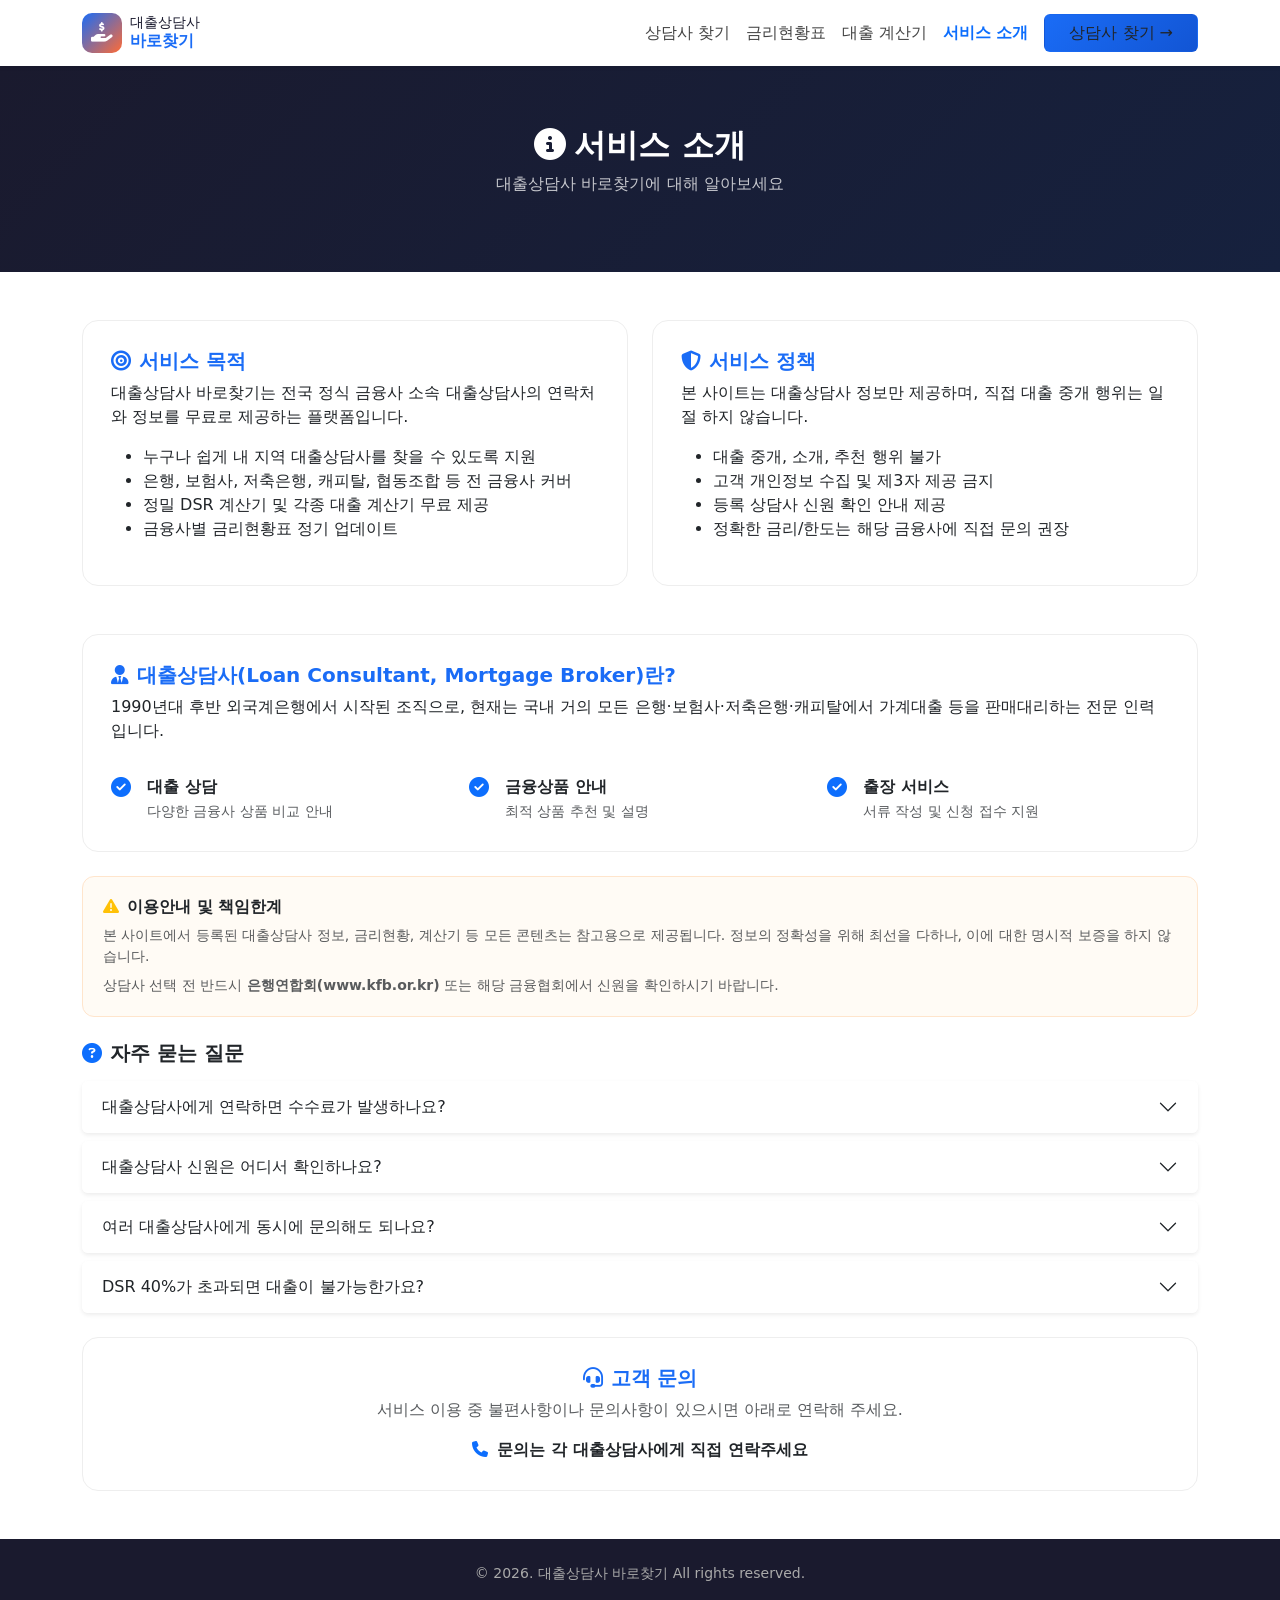
==== about.html @ efc8c26c "Add about.html for service introduction" ====
<!DOCTYPE html><html lang="ko"><head><meta charset="UTF-8"/><meta name="viewport" content="width=device-width,initial-scale=1.0"/><title>서비스 소개 - 대출상담사 바로찾기</title><link rel="stylesheet" href="style.css"/><link href="https://cdn.jsdelivr.net/npm/bootstrap@5.3.0/dist/css/bootstrap.min.css" rel="stylesheet"/><link href="https://cdnjs.cloudflare.com/ajax/libs/font-awesome/6.4.0/css/all.min.css" rel="stylesheet"/></head><body>
<nav class="navbar navbar-expand-lg navbar-light bg-white shadow-sm sticky-top"><div class="container"><a class="navbar-brand d-flex align-items-center" href="index.html"><div class="logo-icon me-2"><i class="fas fa-hand-holding-usd"></i></div><span class="logo-text">대출상담사<br/><strong>바로찾기</strong></span></a><button class="navbar-toggler" type="button" data-bs-toggle="collapse" data-bs-target="#nav"><span class="navbar-toggler-icon"></span></button><div class="collapse navbar-collapse" id="nav"><ul class="navbar-nav ms-auto align-items-center"><li class="nav-item"><a class="nav-link" href="find.html">상담사 찾기</a></li><li class="nav-item"><a class="nav-link" href="rates.html">금리현황표</a></li><li class="nav-item"><a class="nav-link" href="calc.html">대출 계산기</a></li><li class="nav-item"><a class="nav-link fw-bold text-primary" href="about.html">서비스 소개</a></li><li class="nav-item ms-2"><a class="btn btn-primary-custom px-4" href="find.html">상담사 찾기 →</a></li></ul></div></div></nav>
<div class="about-hero"><div class="container text-center"><h2 class="fw-bold mb-2"><i class="fas fa-info-circle me-2"></i>서비스 소개</h2><p class="opacity-75">대출상담사 바로찾기에 대해 알아보세요</p></div></div>
<div class="container my-5">
<div class="row g-4 mb-5">
<div class="col-lg-6"><div class="about-card h-100"><h5><i class="fas fa-bullseye me-2"></i>서비스 목적</h5><p>대출상담사 바로찾기는 전국 정식 금융사 소속 대출상담사의 연락처와 정보를 무료로 제공하는 플랫폼입니다.</p><ul><li>누구나 쉽게 내 지역 대출상담사를 찾을 수 있도록 지원</li><li>은행, 보험사, 저축은행, 캐피탈, 협동조합 등 전 금융사 커버</li><li>정밀 DSR 계산기 및 각종 대출 계산기 무료 제공</li><li>금융사별 금리현황표 정기 업데이트</li></ul></div></div>
<div class="col-lg-6"><div class="about-card h-100"><h5><i class="fas fa-shield-alt me-2"></i>서비스 정책</h5><p>본 사이트는 대출상담사 정보만 제공하며, 직접 대출 중개 행위는 일절 하지 않습니다.</p><ul><li>대출 중개, 소개, 추천 행위 불가</li><li>고객 개인정보 수집 및 제3자 제공 금지</li><li>등록 상담사 신원 확인 안내 제공</li><li>정확한 금리/한도는 해당 금융사에 직접 문의 권장</li></ul></div></div>
</div>
<div class="about-card mb-4"><h5><i class="fas fa-user-tie me-2"></i>대출상담사(Loan Consultant, Mortgage Broker)란?</h5><p>1990년대 후반 외국계은행에서 시작된 조직으로, 현재는 국내 거의 모든 은행·보험사·저축은행·캐피탈에서 가계대출 등을 판매대리하는 전문 인력입니다.</p><div class="row g-3 mt-2"><div class="col-md-4"><div class="d-flex align-items-start"><div class="me-3 text-primary"><i class="fas fa-check-circle fa-lg"></i></div><div><strong>대출 상담</strong><br/><small class="text-muted">다양한 금융사 상품 비교 안내</small></div></div></div><div class="col-md-4"><div class="d-flex align-items-start"><div class="me-3 text-primary"><i class="fas fa-check-circle fa-lg"></i></div><div><strong>금융상품 안내</strong><br/><small class="text-muted">최적 상품 추천 및 설명</small></div></div></div><div class="col-md-4"><div class="d-flex align-items-start"><div class="me-3 text-primary"><i class="fas fa-check-circle fa-lg"></i></div><div><strong>출장 서비스</strong><br/><small class="text-muted">서류 작성 및 신청 접수 지원</small></div></div></div></div></div>
<div class="policy-box mb-4"><h6 class="fw-bold"><i class="fas fa-exclamation-triangle text-warning me-2"></i>이용안내 및 책임한계</h6><p class="small text-muted mb-2">본 사이트에서 등록된 대출상담사 정보, 금리현황, 계산기 등 모든 콘텐츠는 참고용으로 제공됩니다. 정보의 정확성을 위해 최선을 다하나, 이에 대한 명시적 보증을 하지 않습니다.</p><p class="small text-muted mb-0">상담사 선택 전 반드시 <strong>은행연합회(www.kfb.or.kr)</strong> 또는 해당 금융협회에서 신원을 확인하시기 바랍니다.</p></div>
<h5 class="fw-bold mb-3" id="faq"><i class="fas fa-question-circle text-primary me-2"></i>자주 묻는 질문</h5>
<div class="accordion" id="fa">
<div class="accordion-item border-0 mb-2 rounded overflow-hidden shadow-sm"><h2 class="accordion-header"><button class="accordion-button collapsed" type="button" data-bs-toggle="collapse" data-bs-target="#f1">대출상담사에게 연락하면 수수료가 발생하나요?</button></h2><div id="f1" class="accordion-collapse collapse" data-bs-parent="#fa"><div class="accordion-body text-muted">아니요. 대출상담사에게 상담을 받는 것은 무료입니다. 수수료는 대출 실행 시 금융사에서 지급하는 구조입니다. 단, 정식 등록 상담사인지 반드시 확인하세요.</div></div></div>
<div class="accordion-item border-0 mb-2 rounded overflow-hidden shadow-sm"><h2 class="accordion-header"><button class="accordion-button collapsed" type="button" data-bs-toggle="collapse" data-bs-target="#f2">대출상담사 신원은 어디서 확인하나요?</button></h2><div id="f2" class="accordion-collapse collapse" data-bs-parent="#fa"><div class="accordion-body text-muted">은행 소속은 <strong>은행연합회(www.kfb.or.kr)</strong>, 보험사 소속은 <strong>생명/손해보험협회</strong>, 저축은행은 <strong>저축은행중앙회</strong>에서 확인 가능합니다.</div></div></div>
<div class="accordion-item border-0 mb-2 rounded overflow-hidden shadow-sm"><h2 class="accordion-header"><button class="accordion-button collapsed" type="button" data-bs-toggle="collapse" data-bs-target="#f3">여러 대출상담사에게 동시에 문의해도 되나요?</button></h2><div id="f3" class="accordion-collapse collapse" data-bs-parent="#fa"><div class="accordion-body text-muted">네, 권장합니다. 여러 금융사의 상담사에게 동시에 문의하여 최적의 금리와 조건을 비교해보세요. 단, 신용조회(실조회)는 신중하게 진행하시기 바랍니다.</div></div></div>
<div class="accordion-item border-0 mb-2 rounded overflow-hidden shadow-sm"><h2 class="accordion-header"><button class="accordion-button collapsed" type="button" data-bs-toggle="collapse" data-bs-target="#f4">DSR 40%가 초과되면 대출이 불가능한가요?</button></h2><div id="f4" class="accordion-collapse collapse" data-bs-parent="#fa"><div class="accordion-body text-muted">1금융권(은행)은 40%, 2금융권(저축은행, 캐피탈)은 50%가 기준입니다. 단, 서민금융상품, 보금자리론 등 일부 예외 상품은 별도 기준이 적용될 수 있습니다. 정확한 내용은 대출상담사에게 문의하세요.</div></div></div>
</div>
<div class="about-card mt-4 text-center"><h5><i class="fas fa-headset me-2"></i>고객 문의</h5><p class="text-muted">서비스 이용 중 불편사항이나 문의사항이 있으시면 아래로 연락해 주세요.</p><div class="d-flex justify-content-center gap-4 flex-wrap"><div><i class="fas fa-phone text-primary me-1"></i> <strong>문의는 각 대출상담사에게 직접 연락주세요</strong></div></div></div>
</div>
<footer class="footer py-4 mt-5"><div class="container text-center"><p class="small mb-0" style="color:#aaa">© 2026. 대출상담사 바로찾기 All rights reserved.</p></div></footer>
<script src="https://cdn.jsdelivr.net/npm/bootstrap@5.3.0/dist/js/bootstrap.bundle.min.js"></script></body></html>
---- style.css ----
:root{--primary:#1a6cf6;--primary-dark:#1255d4;--primary-light:#e8f0fe;--accent:#ff6b35;--dark:#1a1a2e;--gray:#6c757d}
*{box-sizing:border-box}body{font-family:'Noto Sans KR',sans-serif;color:#333}
.logo-icon{width:40px;height:40px;background:linear-gradient(135deg,var(--primary),var(--accent));border-radius:10px;display:flex;align-items:center;justify-content:center;color:white;font-size:1.2rem}
.logo-text{font-size:.85rem;line-height:1.3;color:var(--dark)}.logo-text strong{color:var(--primary);font-size:1rem}
.navbar{padding:12px 0}.nav-link{color:#444!important;font-weight:500;transition:color .2s}.nav-link:hover{color:var(--primary)!important}
.btn-primary-custom{background:linear-gradient(135deg,var(--primary),var(--primary-dark));color:white;border:none;border-radius:8px;padding:10px 22px;font-weight:600;transition:all .3s;text-decoration:none;display:inline-block}
.btn-primary-custom:hover{transform:translateY(-2px);box-shadow:0 6px 20px rgba(26,108,246,.35);color:white}
.btn-outline-custom{border:2px solid var(--primary);color:var(--primary);border-radius:8px;padding:10px 22px;font-weight:600;transition:all .3s;text-decoration:none;display:inline-block}
.btn-outline-custom:hover{background:var(--primary);color:white}
.btn-outline-primary-custom{border:1.5px solid var(--primary);color:var(--primary);border-radius:6px;padding:6px 14px;font-weight:500;text-decoration:none;display:inline-block;transition:all .2s}
.btn-outline-primary-custom:hover{background:var(--primary);color:white}
.hero-section{background:linear-gradient(135deg,#f0f5ff 0%,#fff 60%);padding:80px 0 60px}
.hero-badge{display:inline-block;background:var(--primary-light);color:var(--primary);padding:6px 14px;border-radius:20px;font-size:.85rem;font-weight:600}
.hero-title{font-size:2.8rem;font-weight:800;line-height:1.25;color:var(--dark);margin:16px 0}.hero-title .highlight{color:var(--primary)}
.hero-desc{color:var(--gray);font-size:1.05rem;line-height:1.7}
.hero-card-wrap{padding:20px}.hero-stat-card{background:white;border-radius:16px;padding:24px;box-shadow:0 8px 30px rgba(0,0,0,.1);display:flex;gap:24px;justify-content:space-around}
.stat-item{text-align:center}.stat-num{font-size:1.8rem;font-weight:800;color:var(--primary)}.stat-num span{font-size:1rem}.stat-label{font-size:.8rem;color:var(--gray)}
.hero-rate-card{background:white;border-radius:16px;padding:20px;box-shadow:0 8px 30px rgba(0,0,0,.1)}
.rate-header{font-weight:700;color:var(--dark);margin-bottom:12px;font-size:.95rem}
.rate-row{display:flex;justify-content:space-between;padding:8px 0;border-bottom:1px solid #f0f0f0;font-size:.9rem}
.rate-val{color:var(--accent);font-weight:700}.rate-more{display:block;text-align:right;color:var(--primary);font-size:.85rem;margin-top:10px;text-decoration:none;font-weight:600}
.fin-type-section{background:white;border-bottom:1px solid #eee}
.fin-type-item{display:flex;flex-direction:column;align-items:center;gap:8px;padding:16px;color:var(--gray);font-size:.9rem;font-weight:600}
.fin-type-item i{font-size:1.6rem;color:var(--primary)}.fin-type-item:hover{color:var(--primary);cursor:pointer}
.how-section{background:white}.section-title h2{font-size:2rem;font-weight:800;color:var(--dark)}
.how-card{background:white;border:1px solid #eee;border-radius:16px;padding:28px 22px;text-align:center;height:100%;transition:all .3s;position:relative}
.how-card:hover{box-shadow:0 10px 30px rgba(26,108,246,.15);transform:translateY(-4px);border-color:var(--primary)}
.how-num{position:absolute;top:-14px;left:20px;background:var(--primary);color:white;font-size:.75rem;font-weight:800;padding:4px 10px;border-radius:20px}
.how-icon{font-size:2rem;color:var(--primary);margin:10px 0}.how-card h5{font-weight:700;color:var(--dark)}.how-card p{color:var(--gray);font-size:.9rem}
.feature-section{}.feature-badge{display:inline-block;background:var(--accent);color:white;padding:4px 12px;border-radius:20px;font-size:.78rem;font-weight:700;margin-bottom:10px}
.feature-title{font-size:1.6rem;font-weight:800;color:var(--dark);margin-bottom:12px}
.feature-list{list-style:none;padding:0}.feature-list li{padding:6px 0;color:var(--gray)}.feature-list li i{color:var(--primary);margin-right:8px}
.feature-img-box{background:var(--primary-light);border-radius:20px;padding:50px}.text-primary-custom{color:var(--primary)!important}
.stats-section{background:linear-gradient(135deg,var(--primary),var(--primary-dark))}.stats-item{color:white}
.stats-icon{font-size:2rem;margin-bottom:10px;opacity:.85}.stats-num{font-size:2rem;font-weight:900}.stats-label{font-size:.9rem;opacity:.85}
.cta-section{background:#f8f9fb}
.service-card{background:white;border:1px solid #eee;border-radius:16px;padding:28px;height:100%}.service-icon{font-size:2rem;color:var(--primary);margin-bottom:12px}.service-card h5{font-weight:700}
.footer{background:var(--dark);color:#aaa}.footer h6{color:white;font-weight:700;margin-bottom:12px}.footer-logo{color:white;font-size:1.1rem}
.footer-links{list-style:none;padding:0}.footer-links li a{color:#aaa;text-decoration:none;font-size:.88rem;line-height:2}.footer-links li a:hover{color:white}
.find-hero{background:linear-gradient(135deg,var(--primary),var(--primary-dark));padding:50px 0;color:white}
.search-box{background:white;border-radius:16px;padding:28px;box-shadow:0 10px 30px rgba(0,0,0,.15)}
.region-grid{display:grid;grid-template-columns:repeat(4,1fr);gap:10px;margin-top:16px}
.region-btn{padding:10px;text-align:center;border:1.5px solid #eee;border-radius:8px;cursor:pointer;font-size:.88rem;font-weight:600;background:white;transition:all .2s;color:#444}
.region-btn:hover,.region-btn.active{background:var(--primary);color:white;border-color:var(--primary)}
.fin-type-btns{display:flex;flex-wrap:wrap;gap:8px;margin-top:10px}
.fin-btn{padding:8px 16px;border:1.5px solid #eee;border-radius:20px;cursor:pointer;font-size:.88rem;background:white;color:#444;transition:all .2s}
.fin-btn:hover,.fin-btn.active{background:var(--primary);color:white;border-color:var(--primary)}
.consultant-card{background:white;border:1px solid #eee;border-radius:12px;padding:20px;transition:all .2s}
.consultant-card:hover{box-shadow:0 6px 20px rgba(0,0,0,.1);transform:translateY(-2px)}
.consultant-name{font-size:1.05rem;font-weight:700;color:var(--dark)}
.consultant-badge{background:var(--primary-light);color:var(--primary);padding:3px 10px;border-radius:20px;font-size:.78rem;font-weight:600}
.consultant-info{font-size:.88rem;color:var(--gray)}
.btn-call{background:var(--accent);color:white;border:none;border-radius:8px;padding:8px 16px;font-weight:600}
.btn-call:hover{background:#e05a2b;color:white}
.business-card{background:linear-gradient(135deg,#1a1a2e,#16213e);color:white;border-radius:16px;padding:24px;position:relative;overflow:hidden}
.business-card::before{content:'';position:absolute;top:-30px;right:-30px;width:120px;height:120px;background:rgba(26,108,246,.3);border-radius:50%}
.rates-hero{background:linear-gradient(135deg,#1a1a2e,#16213e);padding:50px 0;color:white}
.rate-tabs{border-bottom:2px solid #eee}.rate-tab{padding:10px 20px;cursor:pointer;color:var(--gray);font-weight:600;border-bottom:2px solid transparent;margin-bottom:-2px}
.rate-tab.active{color:var(--primary);border-bottom-color:var(--primary)}
.rate-table{width:100%;border-collapse:collapse}.rate-table th{background:var(--primary);color:white;padding:12px;text-align:center;font-size:.9rem}
.rate-table td{padding:12px 14px;border-bottom:1px solid #f0f0f0;font-size:.9rem}.rate-table tr:hover td{background:var(--primary-light)}
.rate-badge-up{color:#e74c3c;font-weight:700}.rate-badge-down{color:#2ecc71;font-weight:700}
.calc-hero{background:linear-gradient(135deg,#0f3460,#16213e);padding:50px 0;color:white}
.calc-tabs{display:flex;flex-wrap:wrap;gap:8px;margin-bottom:24px}
.calc-tab-btn{padding:10px 18px;border:1.5px solid var(--primary);border-radius:8px;cursor:pointer;font-weight:600;background:white;color:var(--primary);transition:all .2s}
.calc-tab-btn.active,.calc-tab-btn:hover{background:var(--primary);color:white}
.calc-card{background:white;border-radius:16px;padding:30px;box-shadow:0 4px 20px rgba(0,0,0,.08)}
.calc-result{background:linear-gradient(135deg,var(--primary),var(--primary-dark));color:white;border-radius:12px;padding:24px;text-align:center;margin-top:20px}
.calc-result-num{font-size:2.2rem;font-weight:900}.calc-result-label{font-size:.9rem;opacity:.85}
.form-label{font-weight:600;color:#444;font-size:.9rem}
.input-group-text{background:var(--primary-light);color:var(--primary);border-color:#dee2e6;font-weight:600}
.form-control:focus{border-color:var(--primary);box-shadow:0 0 0 .2rem rgba(26,108,246,.2)}
.dsr-loan-row{background:#f8f9fb;border-radius:12px;padding:16px;margin-bottom:12px;border:1px solid #eee}
.dsr-result-bar{height:24px;border-radius:12px;background:#eee;overflow:hidden;margin:12px 0}
.dsr-result-fill{height:100%;border-radius:12px;transition:width .8s ease;background:linear-gradient(90deg,#2ecc71,#f39c12,#e74c3c)}
.about-hero{background:linear-gradient(135deg,var(--dark),#16213e);padding:60px 0;color:white}
.about-card{background:white;border-radius:16px;padding:28px;border:1px solid #eee}.about-card h5{color:var(--primary);font-weight:700}
.policy-box{background:#fffbf5;border:1px solid #ffe5cc;border-radius:12px;padding:20px}
@media(max-width:768px){.hero-title{font-size:2rem}.region-grid{grid-template-columns:repeat(3,1fr)}.how-card{margin-bottom:16px}}
@media(max-width:480px){.hero-title{font-size:1.7rem}.region-grid{grid-template-columns:repeat(2,1fr)}}
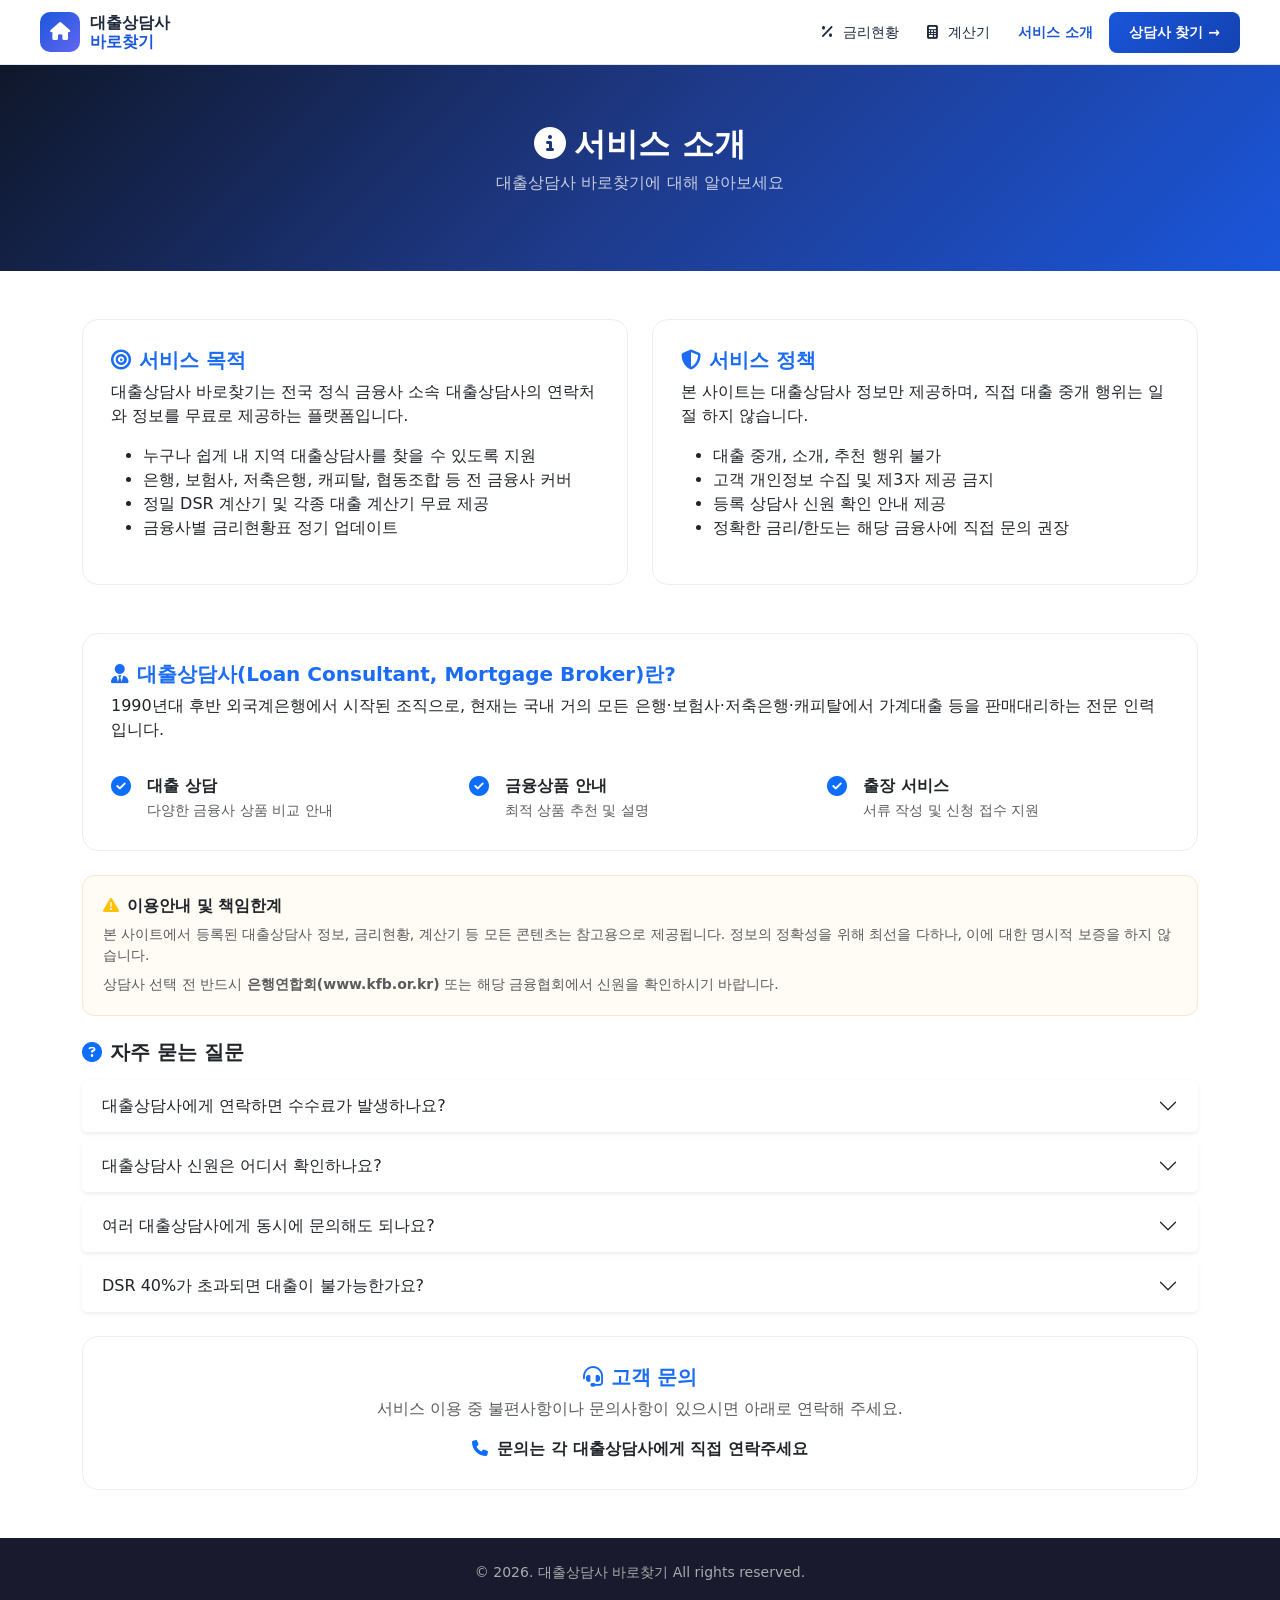
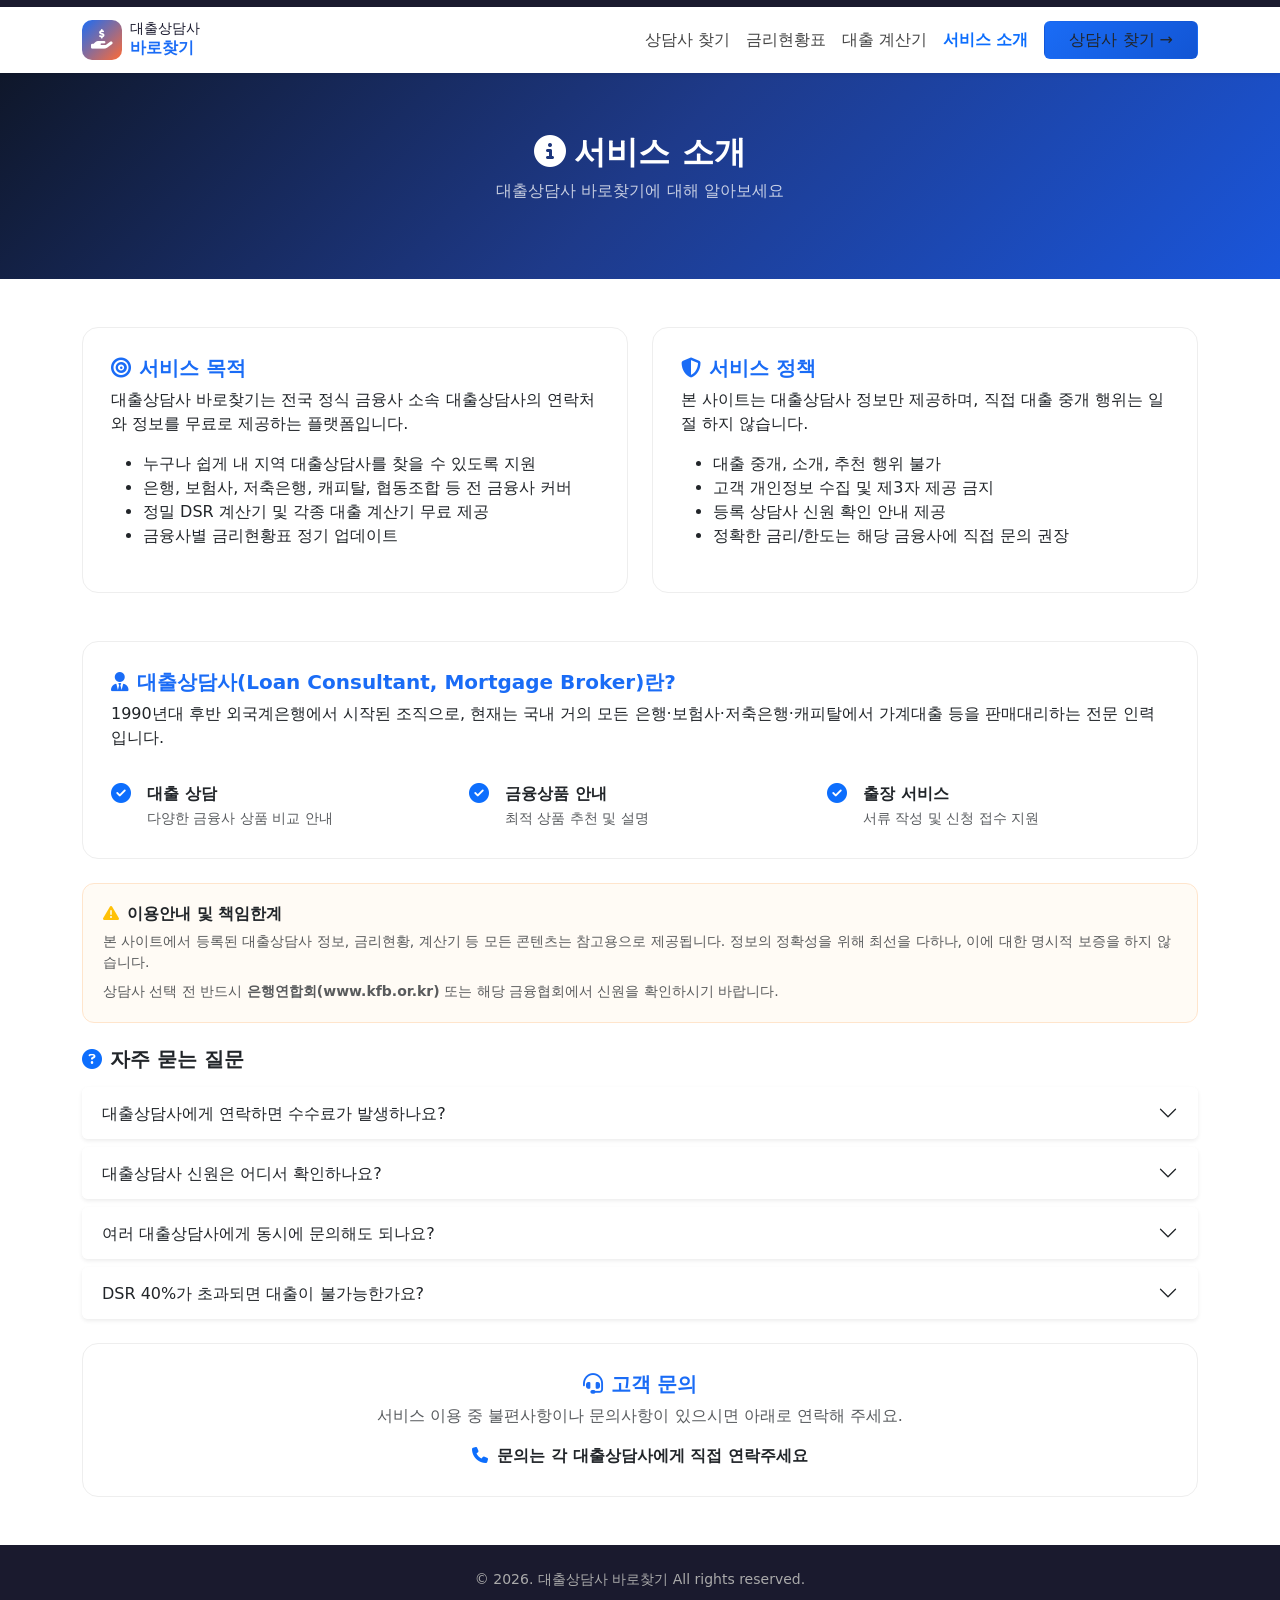
==== commit 544fc482: "Unify nav: use topnav, remove duplicate 상담사찾기, add icons" ====
--- a/about.html
+++ b/about.html
@@ -1,3 +1,37 @@
+<!DOCTYPE html><html lang="ko"><head><meta charset="UTF-8"/><meta name="viewport" content="width=device-width,initial-scale=1.0"/><title>서비스 소개 - 대출상담사 바로찾기</title><link rel="stylesheet" href="style.css"/><link href="https://cdn.jsdelivr.net/npm/bootstrap@5.3.0/dist/css/bootstrap.min.css" rel="stylesheet"/><link href="https://cdnjs.cloudflare.com/ajax/libs/font-awesome/6.4.0/css/all.min.css" rel="stylesheet"/></head><body>
+<nav class="topnav">
+  <div class="inner">
+    <a class="nav-logo" href="index.html">
+      <div class="logo-box"><i class="fas fa-home"></i></div>
+      <div class="logo-txt">대출상담사<br/><span>바로찾기</span></div>
+    </a>
+    <ul class="nav-menu">
+      <li><a href="rates.html"><i class="fas fa-percent me-1"></i>금리현황</a></li>
+      <li><a href="calc.html"><i class="fas fa-calculator me-1"></i>계산기</a></li>
+      <li><a href="about.html" class="active">서비스 소개</a></li>
+      <li><a href="find.html" class="btn-cta">상담사 찾기 →</a></li>
+    </ul>
+  </div>
+</nav>
+<div class="about-hero"><div class="container text-center"><h2 class="fw-bold mb-2"><i class="fas fa-info-circle me-2"></i>서비스 소개</h2><p class="opacity-75">대출상담사 바로찾기에 대해 알아보세요</p></div></div>
+<div class="container my-5">
+<div class="row g-4 mb-5">
+<div class="col-lg-6"><div class="about-card h-100"><h5><i class="fas fa-bullseye me-2"></i>서비스 목적</h5><p>대출상담사 바로찾기는 전국 정식 금융사 소속 대출상담사의 연락처와 정보를 무료로 제공하는 플랫폼입니다.</p><ul><li>누구나 쉽게 내 지역 대출상담사를 찾을 수 있도록 지원</li><li>은행, 보험사, 저축은행, 캐피탈, 협동조합 등 전 금융사 커버</li><li>정밀 DSR 계산기 및 각종 대출 계산기 무료 제공</li><li>금융사별 금리현황표 정기 업데이트</li></ul></div></div>
+<div class="col-lg-6"><div class="about-card h-100"><h5><i class="fas fa-shield-alt me-2"></i>서비스 정책</h5><p>본 사이트는 대출상담사 정보만 제공하며, 직접 대출 중개 행위는 일절 하지 않습니다.</p><ul><li>대출 중개, 소개, 추천 행위 불가</li><li>고객 개인정보 수집 및 제3자 제공 금지</li><li>등록 상담사 신원 확인 안내 제공</li><li>정확한 금리/한도는 해당 금융사에 직접 문의 권장</li></ul></div></div>
+</div>
+<div class="about-card mb-4"><h5><i class="fas fa-user-tie me-2"></i>대출상담사(Loan Consultant, Mortgage Broker)란?</h5><p>1990년대 후반 외국계은행에서 시작된 조직으로, 현재는 국내 거의 모든 은행·보험사·저축은행·캐피탈에서 가계대출 등을 판매대리하는 전문 인력입니다.</p><div class="row g-3 mt-2"><div class="col-md-4"><div class="d-flex align-items-start"><div class="me-3 text-primary"><i class="fas fa-check-circle fa-lg"></i></div><div><strong>대출 상담</strong><br/><small class="text-muted">다양한 금융사 상품 비교 안내</small></div></div></div><div class="col-md-4"><div class="d-flex align-items-start"><div class="me-3 text-primary"><i class="fas fa-check-circle fa-lg"></i></div><div><strong>금융상품 안내</strong><br/><small class="text-muted">최적 상품 추천 및 설명</small></div></div></div><div class="col-md-4"><div class="d-flex align-items-start"><div class="me-3 text-primary"><i class="fas fa-check-circle fa-lg"></i></div><div><strong>출장 서비스</strong><br/><small class="text-muted">서류 작성 및 신청 접수 지원</small></div></div></div></div></div>
+<div class="policy-box mb-4"><h6 class="fw-bold"><i class="fas fa-exclamation-triangle text-warning me-2"></i>이용안내 및 책임한계</h6><p class="small text-muted mb-2">본 사이트에서 등록된 대출상담사 정보, 금리현황, 계산기 등 모든 콘텐츠는 참고용으로 제공됩니다. 정보의 정확성을 위해 최선을 다하나, 이에 대한 명시적 보증을 하지 않습니다.</p><p class="small text-muted mb-0">상담사 선택 전 반드시 <strong>은행연합회(www.kfb.or.kr)</strong> 또는 해당 금융협회에서 신원을 확인하시기 바랍니다.</p></div>
+<h5 class="fw-bold mb-3" id="faq"><i class="fas fa-question-circle text-primary me-2"></i>자주 묻는 질문</h5>
+<div class="accordion" id="fa">
+<div class="accordion-item border-0 mb-2 rounded overflow-hidden shadow-sm"><h2 class="accordion-header"><button class="accordion-button collapsed" type="button" data-bs-toggle="collapse" data-bs-target="#f1">대출상담사에게 연락하면 수수료가 발생하나요?</button></h2><div id="f1" class="accordion-collapse collapse" data-bs-parent="#fa"><div class="accordion-body text-muted">아니요. 대출상담사에게 상담을 받는 것은 무료입니다. 수수료는 대출 실행 시 금융사에서 지급하는 구조입니다. 단, 정식 등록 상담사인지 반드시 확인하세요.</div></div></div>
+<div class="accordion-item border-0 mb-2 rounded overflow-hidden shadow-sm"><h2 class="accordion-header"><button class="accordion-button collapsed" type="button" data-bs-toggle="collapse" data-bs-target="#f2">대출상담사 신원은 어디서 확인하나요?</button></h2><div id="f2" class="accordion-collapse collapse" data-bs-parent="#fa"><div class="accordion-body text-muted">은행 소속은 <strong>은행연합회(www.kfb.or.kr)</strong>, 보험사 소속은 <strong>생명/손해보험협회</strong>, 저축은행은 <strong>저축은행중앙회</strong>에서 확인 가능합니다.</div></div></div>
+<div class="accordion-item border-0 mb-2 rounded overflow-hidden shadow-sm"><h2 class="accordion-header"><button class="accordion-button collapsed" type="button" data-bs-toggle="collapse" data-bs-target="#f3">여러 대출상담사에게 동시에 문의해도 되나요?</button></h2><div id="f3" class="accordion-collapse collapse" data-bs-parent="#fa"><div class="accordion-body text-muted">네, 권장합니다. 여러 금융사의 상담사에게 동시에 문의하여 최적의 금리와 조건을 비교해보세요. 단, 신용조회(실조회)는 신중하게 진행하시기 바랍니다.</div></div></div>
+<div class="accordion-item border-0 mb-2 rounded overflow-hidden shadow-sm"><h2 class="accordion-header"><button class="accordion-button collapsed" type="button" data-bs-toggle="collapse" data-bs-target="#f4">DSR 40%가 초과되면 대출이 불가능한가요?</button></h2><div id="f4" class="accordion-collapse collapse" data-bs-parent="#fa"><div class="accordion-body text-muted">1금융권(은행)은 40%, 2금융권(저축은행, 캐피탈)은 50%가 기준입니다. 단, 서민금융상품, 보금자리론 등 일부 예외 상품은 별도 기준이 적용될 수 있습니다. 정확한 내용은 대출상담사에게 문의하세요.</div></div></div>
+</div>
+<div class="about-card mt-4 text-center"><h5><i class="fas fa-headset me-2"></i>고객 문의</h5><p class="text-muted">서비스 이용 중 불편사항이나 문의사항이 있으시면 아래로 연락해 주세요.</p><div class="d-flex justify-content-center gap-4 flex-wrap"><div><i class="fas fa-phone text-primary me-1"></i> <strong>문의는 각 대출상담사에게 직접 연락주세요</strong></div></div></div>
+</div>
+<footer class="footer py-4 mt-5"><div class="container text-center"><p class="small mb-0" style="color:#aaa">© 2026. 대출상담사 바로찾기 All rights reserved.</p></div></footer>
+<script src="https://cdn.jsdelivr.net/npm/bootstrap@5.3.0/dist/js/bootstrap.bundle.min.js"></script></body></html>
 <!DOCTYPE html><html lang="ko"><head><meta charset="UTF-8"/><meta name="viewport" content="width=device-width,initial-scale=1.0"/><title>서비스 소개 - 대출상담사 바로찾기</title><link rel="stylesheet" href="style.css"/><link href="https://cdn.jsdelivr.net/npm/bootstrap@5.3.0/dist/css/bootstrap.min.css" rel="stylesheet"/><link href="https://cdnjs.cloudflare.com/ajax/libs/font-awesome/6.4.0/css/all.min.css" rel="stylesheet"/></head><body>
 <nav class="navbar navbar-expand-lg navbar-light bg-white shadow-sm sticky-top"><div class="container"><a class="navbar-brand d-flex align-items-center" href="index.html"><div class="logo-icon me-2"><i class="fas fa-hand-holding-usd"></i></div><span class="logo-text">대출상담사<br/><strong>바로찾기</strong></span></a><button class="navbar-toggler" type="button" data-bs-toggle="collapse" data-bs-target="#nav"><span class="navbar-toggler-icon"></span></button><div class="collapse navbar-collapse" id="nav"><ul class="navbar-nav ms-auto align-items-center"><li class="nav-item"><a class="nav-link" href="find.html">상담사 찾기</a></li><li class="nav-item"><a class="nav-link" href="rates.html">금리현황표</a></li><li class="nav-item"><a class="nav-link" href="calc.html">대출 계산기</a></li><li class="nav-item"><a class="nav-link fw-bold text-primary" href="about.html">서비스 소개</a></li><li class="nav-item ms-2"><a class="btn btn-primary-custom px-4" href="find.html">상담사 찾기 →</a></li></ul></div></div></nav>
 <div class="about-hero"><div class="container text-center"><h2 class="fw-bold mb-2"><i class="fas fa-info-circle me-2"></i>서비스 소개</h2><p class="opacity-75">대출상담사 바로찾기에 대해 알아보세요</p></div></div>
--- a/style.css
+++ b/style.css
@@ -37,7 +37,7 @@
 .service-card{background:white;border:1px solid #eee;border-radius:16px;padding:28px;height:100%}.service-icon{font-size:2rem;color:var(--primary);margin-bottom:12px}.service-card h5{font-weight:700}
 .footer{background:var(--dark);color:#aaa}.footer h6{color:white;font-weight:700;margin-bottom:12px}.footer-logo{color:white;font-size:1.1rem}
 .footer-links{list-style:none;padding:0}.footer-links li a{color:#aaa;text-decoration:none;font-size:.88rem;line-height:2}.footer-links li a:hover{color:white}
-.find-hero{background:linear-gradient(135deg,var(--primary),var(--primary-dark));padding:50px 0;color:white}
+.find-hero{background:linear-gradient(135deg,#0f172a 0%,#1e3a8a 50%,#1a56db 100%);padding:50px 0;color:white}
 .search-box{background:white;border-radius:16px;padding:28px;box-shadow:0 10px 30px rgba(0,0,0,.15)}
 .region-grid{display:grid;grid-template-columns:repeat(4,1fr);gap:10px;margin-top:16px}
 .region-btn{padding:10px;text-align:center;border:1.5px solid #eee;border-radius:8px;cursor:pointer;font-size:.88rem;font-weight:600;background:white;transition:all .2s;color:#444}
@@ -54,13 +54,13 @@
 .btn-call:hover{background:#e05a2b;color:white}
 .business-card{background:linear-gradient(135deg,#1a1a2e,#16213e);color:white;border-radius:16px;padding:24px;position:relative;overflow:hidden}
 .business-card::before{content:'';position:absolute;top:-30px;right:-30px;width:120px;height:120px;background:rgba(26,108,246,.3);border-radius:50%}
-.rates-hero{background:linear-gradient(135deg,#1a1a2e,#16213e);padding:50px 0;color:white}
+.rates-hero{background:linear-gradient(135deg,#0f172a 0%,#1e3a8a 50%,#1a56db 100%);padding:50px 0;color:white}
 .rate-tabs{border-bottom:2px solid #eee}.rate-tab{padding:10px 20px;cursor:pointer;color:var(--gray);font-weight:600;border-bottom:2px solid transparent;margin-bottom:-2px}
 .rate-tab.active{color:var(--primary);border-bottom-color:var(--primary)}
 .rate-table{width:100%;border-collapse:collapse}.rate-table th{background:var(--primary);color:white;padding:12px;text-align:center;font-size:.9rem}
 .rate-table td{padding:12px 14px;border-bottom:1px solid #f0f0f0;font-size:.9rem}.rate-table tr:hover td{background:var(--primary-light)}
 .rate-badge-up{color:#e74c3c;font-weight:700}.rate-badge-down{color:#2ecc71;font-weight:700}
-.calc-hero{background:linear-gradient(135deg,#0f3460,#16213e);padding:50px 0;color:white}
+.calc-hero{background:linear-gradient(135deg,#0f172a 0%,#1e3a8a 50%,#1a56db 100%);padding:50px 0;color:white}
 .calc-tabs{display:flex;flex-wrap:wrap;gap:8px;margin-bottom:24px}
 .calc-tab-btn{padding:10px 18px;border:1.5px solid var(--primary);border-radius:8px;cursor:pointer;font-weight:600;background:white;color:var(--primary);transition:all .2s}
 .calc-tab-btn.active,.calc-tab-btn:hover{background:var(--primary);color:white}
@@ -73,8 +73,22 @@
 .dsr-loan-row{background:#f8f9fb;border-radius:12px;padding:16px;margin-bottom:12px;border:1px solid #eee}
 .dsr-result-bar{height:24px;border-radius:12px;background:#eee;overflow:hidden;margin:12px 0}
 .dsr-result-fill{height:100%;border-radius:12px;transition:width .8s ease;background:linear-gradient(90deg,#2ecc71,#f39c12,#e74c3c)}
-.about-hero{background:linear-gradient(135deg,var(--dark),#16213e);padding:60px 0;color:white}
+.about-hero{background:linear-gradient(135deg,#0f172a 0%,#1e3a8a 50%,#1a56db 100%);padding:60px 0;color:white}
 .about-card{background:white;border-radius:16px;padding:28px;border:1px solid #eee}.about-card h5{color:var(--primary);font-weight:700}
 .policy-box{background:#fffbf5;border:1px solid #ffe5cc;border-radius:12px;padding:20px}
+
+/* TOPNAV for sub-pages */
+.topnav{background:#fff;border-bottom:1px solid #e2e8f0;position:sticky;top:0;z-index:999;padding:0 1rem}
+.topnav .inner{max-width:1200px;margin:0 auto;display:flex;align-items:center;justify-content:space-between;height:64px}
+.nav-logo{display:flex;align-items:center;gap:10px;text-decoration:none}
+.nav-logo .logo-box{width:40px;height:40px;background:linear-gradient(135deg,#1a56db,#6366f1);border-radius:10px;display:flex;align-items:center;justify-content:center;color:#fff;font-size:18px}
+.nav-logo .logo-txt{font-size:16px;font-weight:700;color:#1e293b;line-height:1.2}
+.nav-logo .logo-txt span{color:#1a56db}
+.nav-menu{display:flex;align-items:center;gap:4px;list-style:none;margin:0;padding:0}
+.nav-menu a{text-decoration:none;color:#1e293b;font-size:14px;font-weight:500;padding:8px 12px;border-radius:8px;transition:.2s;display:flex;align-items:center;gap:6px}
+.nav-menu a:hover{background:#f0f4ff;color:#1a56db}
+.nav-menu a.active{color:#1a56db;font-weight:600}
+.nav-menu .btn-cta{background:linear-gradient(135deg,#1a56db,#1342b0);color:#fff;padding:10px 20px;border-radius:8px;font-weight:700;display:flex;align-items:center}
+.nav-menu .btn-cta:hover{transform:translateY(-1px);box-shadow:0 4px 12px rgba(26,86,219,.35);background:linear-gradient(135deg,#1a56db,#1342b0);color:#fff}
 @media(max-width:768px){.hero-title{font-size:2rem}.region-grid{grid-template-columns:repeat(3,1fr)}.how-card{margin-bottom:16px}}
 @media(max-width:480px){.hero-title{font-size:1.7rem}.region-grid{grid-template-columns:repeat(2,1fr)}}
--- a/style.css
+++ b/style.css
@@ -37,7 +37,7 @@
 .service-card{background:white;border:1px solid #eee;border-radius:16px;padding:28px;height:100%}.service-icon{font-size:2rem;color:var(--primary);margin-bottom:12px}.service-card h5{font-weight:700}
 .footer{background:var(--dark);color:#aaa}.footer h6{color:white;font-weight:700;margin-bottom:12px}.footer-logo{color:white;font-size:1.1rem}
 .footer-links{list-style:none;padding:0}.footer-links li a{color:#aaa;text-decoration:none;font-size:.88rem;line-height:2}.footer-links li a:hover{color:white}
-.find-hero{background:linear-gradient(135deg,var(--primary),var(--primary-dark));padding:50px 0;color:white}
+.find-hero{background:linear-gradient(135deg,#0f172a 0%,#1e3a8a 50%,#1a56db 100%);padding:50px 0;color:white}
 .search-box{background:white;border-radius:16px;padding:28px;box-shadow:0 10px 30px rgba(0,0,0,.15)}
 .region-grid{display:grid;grid-template-columns:repeat(4,1fr);gap:10px;margin-top:16px}
 .region-btn{padding:10px;text-align:center;border:1.5px solid #eee;border-radius:8px;cursor:pointer;font-size:.88rem;font-weight:600;background:white;transition:all .2s;color:#444}
@@ -54,13 +54,13 @@
 .btn-call:hover{background:#e05a2b;color:white}
 .business-card{background:linear-gradient(135deg,#1a1a2e,#16213e);color:white;border-radius:16px;padding:24px;position:relative;overflow:hidden}
 .business-card::before{content:'';position:absolute;top:-30px;right:-30px;width:120px;height:120px;background:rgba(26,108,246,.3);border-radius:50%}
-.rates-hero{background:linear-gradient(135deg,#1a1a2e,#16213e);padding:50px 0;color:white}
+.rates-hero{background:linear-gradient(135deg,#0f172a 0%,#1e3a8a 50%,#1a56db 100%);padding:50px 0;color:white}
 .rate-tabs{border-bottom:2px solid #eee}.rate-tab{padding:10px 20px;cursor:pointer;color:var(--gray);font-weight:600;border-bottom:2px solid transparent;margin-bottom:-2px}
 .rate-tab.active{color:var(--primary);border-bottom-color:var(--primary)}
 .rate-table{width:100%;border-collapse:collapse}.rate-table th{background:var(--primary);color:white;padding:12px;text-align:center;font-size:.9rem}
 .rate-table td{padding:12px 14px;border-bottom:1px solid #f0f0f0;font-size:.9rem}.rate-table tr:hover td{background:var(--primary-light)}
 .rate-badge-up{color:#e74c3c;font-weight:700}.rate-badge-down{color:#2ecc71;font-weight:700}
-.calc-hero{background:linear-gradient(135deg,#0f3460,#16213e);padding:50px 0;color:white}
+.calc-hero{background:linear-gradient(135deg,#0f172a 0%,#1e3a8a 50%,#1a56db 100%);padding:50px 0;color:white}
 .calc-tabs{display:flex;flex-wrap:wrap;gap:8px;margin-bottom:24px}
 .calc-tab-btn{padding:10px 18px;border:1.5px solid var(--primary);border-radius:8px;cursor:pointer;font-weight:600;background:white;color:var(--primary);transition:all .2s}
 .calc-tab-btn.active,.calc-tab-btn:hover{background:var(--primary);color:white}
@@ -73,8 +73,22 @@
 .dsr-loan-row{background:#f8f9fb;border-radius:12px;padding:16px;margin-bottom:12px;border:1px solid #eee}
 .dsr-result-bar{height:24px;border-radius:12px;background:#eee;overflow:hidden;margin:12px 0}
 .dsr-result-fill{height:100%;border-radius:12px;transition:width .8s ease;background:linear-gradient(90deg,#2ecc71,#f39c12,#e74c3c)}
-.about-hero{background:linear-gradient(135deg,var(--dark),#16213e);padding:60px 0;color:white}
+.about-hero{background:linear-gradient(135deg,#0f172a 0%,#1e3a8a 50%,#1a56db 100%);padding:60px 0;color:white}
 .about-card{background:white;border-radius:16px;padding:28px;border:1px solid #eee}.about-card h5{color:var(--primary);font-weight:700}
 .policy-box{background:#fffbf5;border:1px solid #ffe5cc;border-radius:12px;padding:20px}
+
+/* TOPNAV for sub-pages */
+.topnav{background:#fff;border-bottom:1px solid #e2e8f0;position:sticky;top:0;z-index:999;padding:0 1rem}
+.topnav .inner{max-width:1200px;margin:0 auto;display:flex;align-items:center;justify-content:space-between;height:64px}
+.nav-logo{display:flex;align-items:center;gap:10px;text-decoration:none}
+.nav-logo .logo-box{width:40px;height:40px;background:linear-gradient(135deg,#1a56db,#6366f1);border-radius:10px;display:flex;align-items:center;justify-content:center;color:#fff;font-size:18px}
+.nav-logo .logo-txt{font-size:16px;font-weight:700;color:#1e293b;line-height:1.2}
+.nav-logo .logo-txt span{color:#1a56db}
+.nav-menu{display:flex;align-items:center;gap:4px;list-style:none;margin:0;padding:0}
+.nav-menu a{text-decoration:none;color:#1e293b;font-size:14px;font-weight:500;padding:8px 12px;border-radius:8px;transition:.2s;display:flex;align-items:center;gap:6px}
+.nav-menu a:hover{background:#f0f4ff;color:#1a56db}
+.nav-menu a.active{color:#1a56db;font-weight:600}
+.nav-menu .btn-cta{background:linear-gradient(135deg,#1a56db,#1342b0);color:#fff;padding:10px 20px;border-radius:8px;font-weight:700;display:flex;align-items:center}
+.nav-menu .btn-cta:hover{transform:translateY(-1px);box-shadow:0 4px 12px rgba(26,86,219,.35);background:linear-gradient(135deg,#1a56db,#1342b0);color:#fff}
 @media(max-width:768px){.hero-title{font-size:2rem}.region-grid{grid-template-columns:repeat(3,1fr)}.how-card{margin-bottom:16px}}
 @media(max-width:480px){.hero-title{font-size:1.7rem}.region-grid{grid-template-columns:repeat(2,1fr)}}
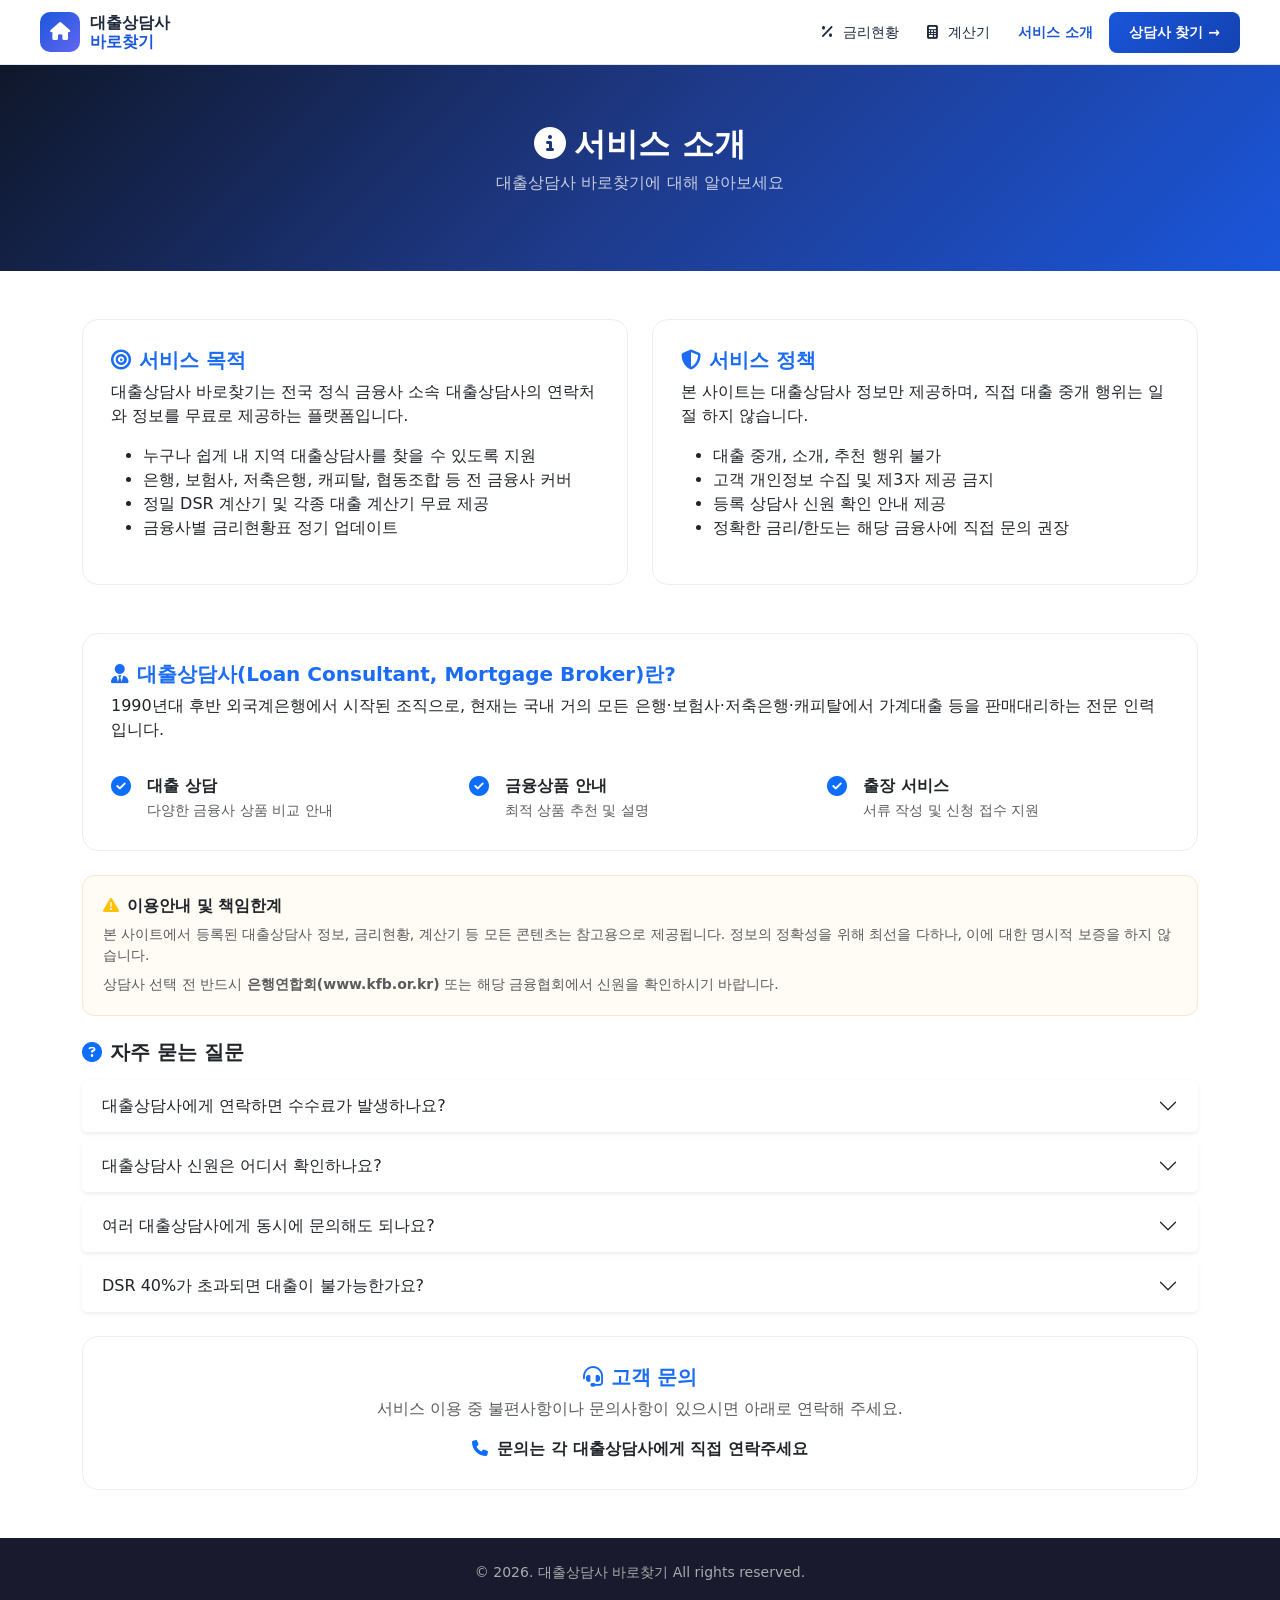
==== commit 12d52532: "Fix about.html: remove duplicate content below footer" ====
--- a/about.html
+++ b/about.html
@@ -32,24 +32,3 @@
 </div>
 <footer class="footer py-4 mt-5"><div class="container text-center"><p class="small mb-0" style="color:#aaa">© 2026. 대출상담사 바로찾기 All rights reserved.</p></div></footer>
 <script src="https://cdn.jsdelivr.net/npm/bootstrap@5.3.0/dist/js/bootstrap.bundle.min.js"></script></body></html>
-<!DOCTYPE html><html lang="ko"><head><meta charset="UTF-8"/><meta name="viewport" content="width=device-width,initial-scale=1.0"/><title>서비스 소개 - 대출상담사 바로찾기</title><link rel="stylesheet" href="style.css"/><link href="https://cdn.jsdelivr.net/npm/bootstrap@5.3.0/dist/css/bootstrap.min.css" rel="stylesheet"/><link href="https://cdnjs.cloudflare.com/ajax/libs/font-awesome/6.4.0/css/all.min.css" rel="stylesheet"/></head><body>
-<nav class="navbar navbar-expand-lg navbar-light bg-white shadow-sm sticky-top"><div class="container"><a class="navbar-brand d-flex align-items-center" href="index.html"><div class="logo-icon me-2"><i class="fas fa-hand-holding-usd"></i></div><span class="logo-text">대출상담사<br/><strong>바로찾기</strong></span></a><button class="navbar-toggler" type="button" data-bs-toggle="collapse" data-bs-target="#nav"><span class="navbar-toggler-icon"></span></button><div class="collapse navbar-collapse" id="nav"><ul class="navbar-nav ms-auto align-items-center"><li class="nav-item"><a class="nav-link" href="find.html">상담사 찾기</a></li><li class="nav-item"><a class="nav-link" href="rates.html">금리현황표</a></li><li class="nav-item"><a class="nav-link" href="calc.html">대출 계산기</a></li><li class="nav-item"><a class="nav-link fw-bold text-primary" href="about.html">서비스 소개</a></li><li class="nav-item ms-2"><a class="btn btn-primary-custom px-4" href="find.html">상담사 찾기 →</a></li></ul></div></div></nav>
-<div class="about-hero"><div class="container text-center"><h2 class="fw-bold mb-2"><i class="fas fa-info-circle me-2"></i>서비스 소개</h2><p class="opacity-75">대출상담사 바로찾기에 대해 알아보세요</p></div></div>
-<div class="container my-5">
-<div class="row g-4 mb-5">
-<div class="col-lg-6"><div class="about-card h-100"><h5><i class="fas fa-bullseye me-2"></i>서비스 목적</h5><p>대출상담사 바로찾기는 전국 정식 금융사 소속 대출상담사의 연락처와 정보를 무료로 제공하는 플랫폼입니다.</p><ul><li>누구나 쉽게 내 지역 대출상담사를 찾을 수 있도록 지원</li><li>은행, 보험사, 저축은행, 캐피탈, 협동조합 등 전 금융사 커버</li><li>정밀 DSR 계산기 및 각종 대출 계산기 무료 제공</li><li>금융사별 금리현황표 정기 업데이트</li></ul></div></div>
-<div class="col-lg-6"><div class="about-card h-100"><h5><i class="fas fa-shield-alt me-2"></i>서비스 정책</h5><p>본 사이트는 대출상담사 정보만 제공하며, 직접 대출 중개 행위는 일절 하지 않습니다.</p><ul><li>대출 중개, 소개, 추천 행위 불가</li><li>고객 개인정보 수집 및 제3자 제공 금지</li><li>등록 상담사 신원 확인 안내 제공</li><li>정확한 금리/한도는 해당 금융사에 직접 문의 권장</li></ul></div></div>
-</div>
-<div class="about-card mb-4"><h5><i class="fas fa-user-tie me-2"></i>대출상담사(Loan Consultant, Mortgage Broker)란?</h5><p>1990년대 후반 외국계은행에서 시작된 조직으로, 현재는 국내 거의 모든 은행·보험사·저축은행·캐피탈에서 가계대출 등을 판매대리하는 전문 인력입니다.</p><div class="row g-3 mt-2"><div class="col-md-4"><div class="d-flex align-items-start"><div class="me-3 text-primary"><i class="fas fa-check-circle fa-lg"></i></div><div><strong>대출 상담</strong><br/><small class="text-muted">다양한 금융사 상품 비교 안내</small></div></div></div><div class="col-md-4"><div class="d-flex align-items-start"><div class="me-3 text-primary"><i class="fas fa-check-circle fa-lg"></i></div><div><strong>금융상품 안내</strong><br/><small class="text-muted">최적 상품 추천 및 설명</small></div></div></div><div class="col-md-4"><div class="d-flex align-items-start"><div class="me-3 text-primary"><i class="fas fa-check-circle fa-lg"></i></div><div><strong>출장 서비스</strong><br/><small class="text-muted">서류 작성 및 신청 접수 지원</small></div></div></div></div></div>
-<div class="policy-box mb-4"><h6 class="fw-bold"><i class="fas fa-exclamation-triangle text-warning me-2"></i>이용안내 및 책임한계</h6><p class="small text-muted mb-2">본 사이트에서 등록된 대출상담사 정보, 금리현황, 계산기 등 모든 콘텐츠는 참고용으로 제공됩니다. 정보의 정확성을 위해 최선을 다하나, 이에 대한 명시적 보증을 하지 않습니다.</p><p class="small text-muted mb-0">상담사 선택 전 반드시 <strong>은행연합회(www.kfb.or.kr)</strong> 또는 해당 금융협회에서 신원을 확인하시기 바랍니다.</p></div>
-<h5 class="fw-bold mb-3" id="faq"><i class="fas fa-question-circle text-primary me-2"></i>자주 묻는 질문</h5>
-<div class="accordion" id="fa">
-<div class="accordion-item border-0 mb-2 rounded overflow-hidden shadow-sm"><h2 class="accordion-header"><button class="accordion-button collapsed" type="button" data-bs-toggle="collapse" data-bs-target="#f1">대출상담사에게 연락하면 수수료가 발생하나요?</button></h2><div id="f1" class="accordion-collapse collapse" data-bs-parent="#fa"><div class="accordion-body text-muted">아니요. 대출상담사에게 상담을 받는 것은 무료입니다. 수수료는 대출 실행 시 금융사에서 지급하는 구조입니다. 단, 정식 등록 상담사인지 반드시 확인하세요.</div></div></div>
-<div class="accordion-item border-0 mb-2 rounded overflow-hidden shadow-sm"><h2 class="accordion-header"><button class="accordion-button collapsed" type="button" data-bs-toggle="collapse" data-bs-target="#f2">대출상담사 신원은 어디서 확인하나요?</button></h2><div id="f2" class="accordion-collapse collapse" data-bs-parent="#fa"><div class="accordion-body text-muted">은행 소속은 <strong>은행연합회(www.kfb.or.kr)</strong>, 보험사 소속은 <strong>생명/손해보험협회</strong>, 저축은행은 <strong>저축은행중앙회</strong>에서 확인 가능합니다.</div></div></div>
-<div class="accordion-item border-0 mb-2 rounded overflow-hidden shadow-sm"><h2 class="accordion-header"><button class="accordion-button collapsed" type="button" data-bs-toggle="collapse" data-bs-target="#f3">여러 대출상담사에게 동시에 문의해도 되나요?</button></h2><div id="f3" class="accordion-collapse collapse" data-bs-parent="#fa"><div class="accordion-body text-muted">네, 권장합니다. 여러 금융사의 상담사에게 동시에 문의하여 최적의 금리와 조건을 비교해보세요. 단, 신용조회(실조회)는 신중하게 진행하시기 바랍니다.</div></div></div>
-<div class="accordion-item border-0 mb-2 rounded overflow-hidden shadow-sm"><h2 class="accordion-header"><button class="accordion-button collapsed" type="button" data-bs-toggle="collapse" data-bs-target="#f4">DSR 40%가 초과되면 대출이 불가능한가요?</button></h2><div id="f4" class="accordion-collapse collapse" data-bs-parent="#fa"><div class="accordion-body text-muted">1금융권(은행)은 40%, 2금융권(저축은행, 캐피탈)은 50%가 기준입니다. 단, 서민금융상품, 보금자리론 등 일부 예외 상품은 별도 기준이 적용될 수 있습니다. 정확한 내용은 대출상담사에게 문의하세요.</div></div></div>
-</div>
-<div class="about-card mt-4 text-center"><h5><i class="fas fa-headset me-2"></i>고객 문의</h5><p class="text-muted">서비스 이용 중 불편사항이나 문의사항이 있으시면 아래로 연락해 주세요.</p><div class="d-flex justify-content-center gap-4 flex-wrap"><div><i class="fas fa-phone text-primary me-1"></i> <strong>문의는 각 대출상담사에게 직접 연락주세요</strong></div></div></div>
-</div>
-<footer class="footer py-4 mt-5"><div class="container text-center"><p class="small mb-0" style="color:#aaa">© 2026. 대출상담사 바로찾기 All rights reserved.</p></div></footer>
-<script src="https://cdn.jsdelivr.net/npm/bootstrap@5.3.0/dist/js/bootstrap.bundle.min.js"></script></body></html>
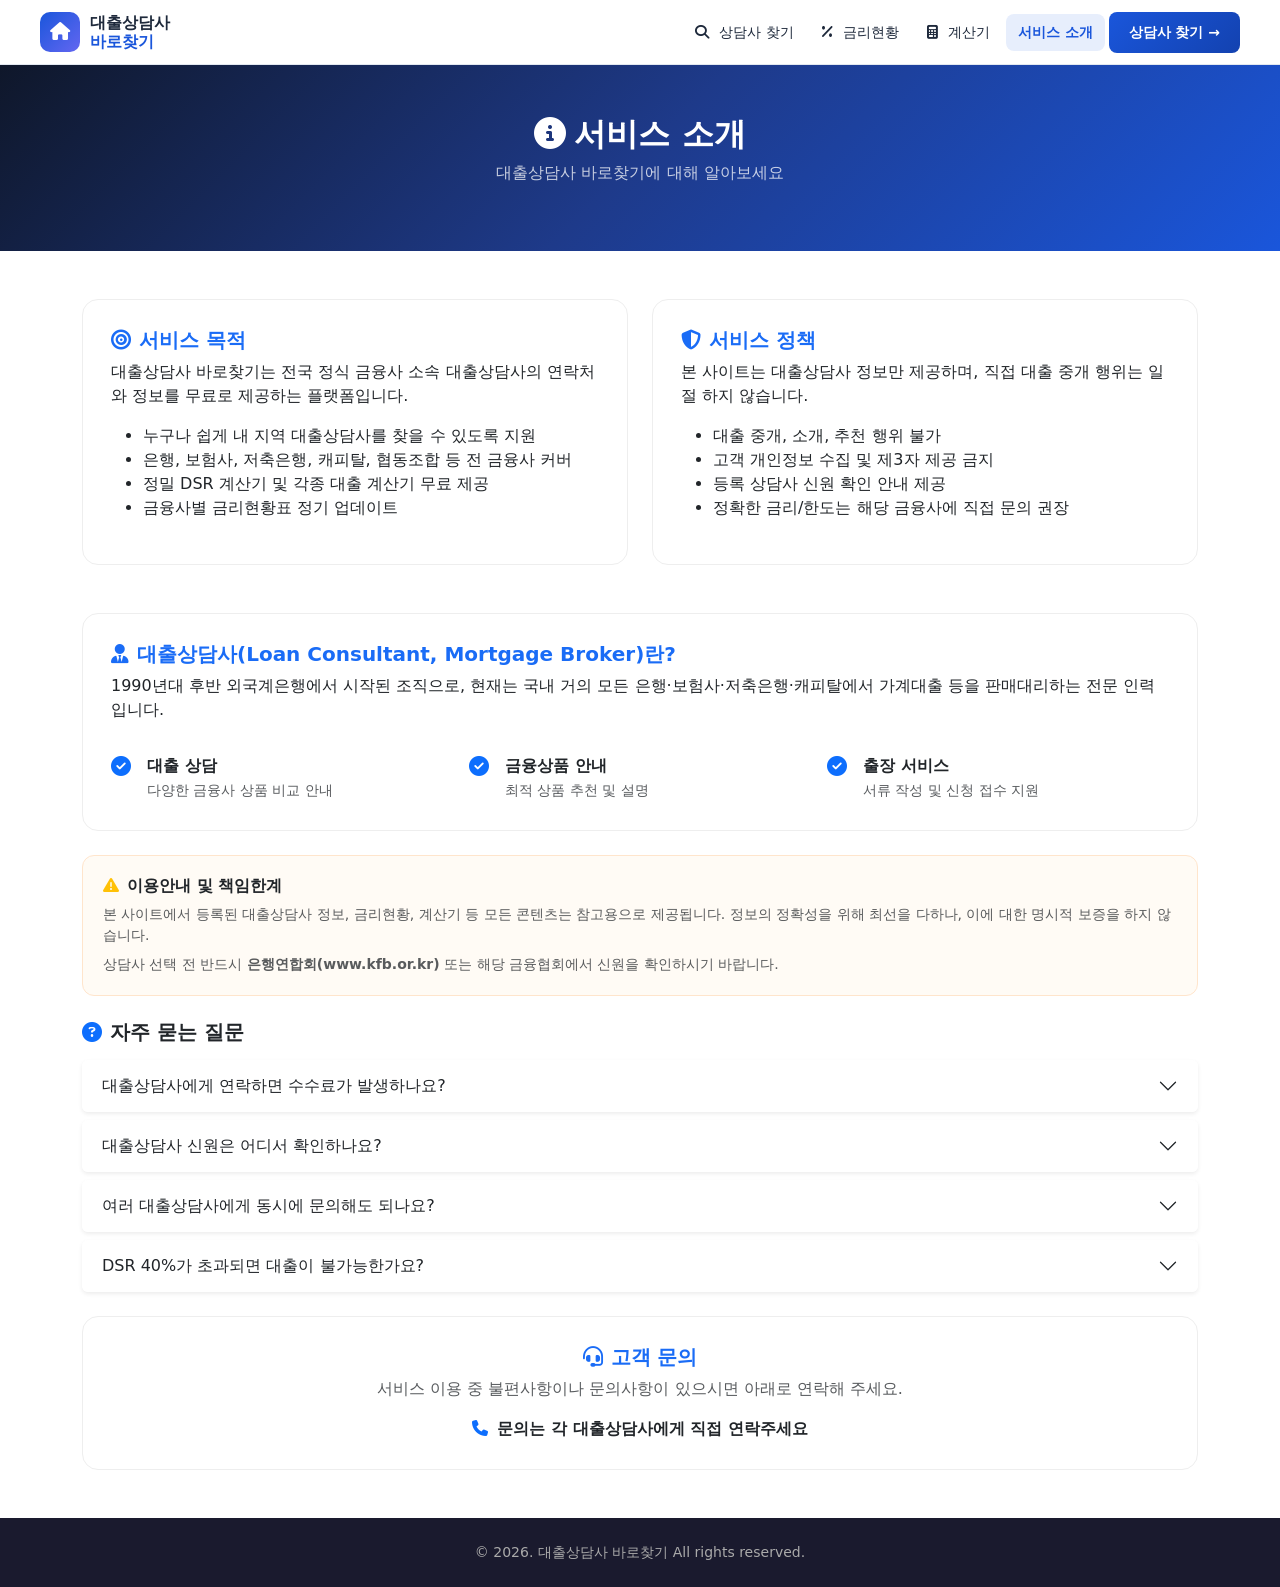
==== commit bbaa03d7: "Add missing 상담사찾기 menu item to about.html nav" ====
--- a/about.html
+++ b/about.html
@@ -5,7 +5,7 @@
       <div class="logo-box"><i class="fas fa-home"></i></div>
       <div class="logo-txt">대출상담사<br/><span>바로찾기</span></div>
     </a>
-    <ul class="nav-menu">
+    <ul class="nav-menu"><li><a href="find.html"><i class="fas fa-search me-1"></i>상담사 찾기</a></li>
       <li><a href="rates.html"><i class="fas fa-percent me-1"></i>금리현황</a></li>
       <li><a href="calc.html"><i class="fas fa-calculator me-1"></i>계산기</a></li>
       <li><a href="about.html" class="active">서비스 소개</a></li>
--- a/style.css
+++ b/style.css
@@ -73,7 +73,7 @@
 .dsr-loan-row{background:#f8f9fb;border-radius:12px;padding:16px;margin-bottom:12px;border:1px solid #eee}
 .dsr-result-bar{height:24px;border-radius:12px;background:#eee;overflow:hidden;margin:12px 0}
 .dsr-result-fill{height:100%;border-radius:12px;transition:width .8s ease;background:linear-gradient(90deg,#2ecc71,#f39c12,#e74c3c)}
-.about-hero{background:linear-gradient(135deg,#0f172a 0%,#1e3a8a 50%,#1a56db 100%);padding:60px 0;color:white}
+.about-hero{background:linear-gradient(135deg,#0f172a 0%,#1e3a8a 50%,#1a56db 100%);padding:50px 0;color:white}
 .about-card{background:white;border-radius:16px;padding:28px;border:1px solid #eee}.about-card h5{color:var(--primary);font-weight:700}
 .policy-box{background:#fffbf5;border:1px solid #ffe5cc;border-radius:12px;padding:20px}
 
@@ -87,8 +87,9 @@
 .nav-menu{display:flex;align-items:center;gap:4px;list-style:none;margin:0;padding:0}
 .nav-menu a{text-decoration:none;color:#1e293b;font-size:14px;font-weight:500;padding:8px 12px;border-radius:8px;transition:.2s;display:flex;align-items:center;gap:6px}
 .nav-menu a:hover{background:#f0f4ff;color:#1a56db}
-.nav-menu a.active{color:#1a56db;font-weight:600}
+.nav-menu a.active{color:#1a56db;font-weight:700;background:rgba(26,86,219,0.1);border-radius:8px}
 .nav-menu .btn-cta{background:linear-gradient(135deg,#1a56db,#1342b0);color:#fff;padding:10px 20px;border-radius:8px;font-weight:700;display:flex;align-items:center}
 .nav-menu .btn-cta:hover{transform:translateY(-1px);box-shadow:0 4px 12px rgba(26,86,219,.35);background:linear-gradient(135deg,#1a56db,#1342b0);color:#fff}
+.nav-menu .btn-cta.active{background:linear-gradient(135deg,#1342b0,#0f3399);box-shadow:0 0 0 3px rgba(26,86,219,0.3)}
 @media(max-width:768px){.hero-title{font-size:2rem}.region-grid{grid-template-columns:repeat(3,1fr)}.how-card{margin-bottom:16px}}
 @media(max-width:480px){.hero-title{font-size:1.7rem}.region-grid{grid-template-columns:repeat(2,1fr)}}
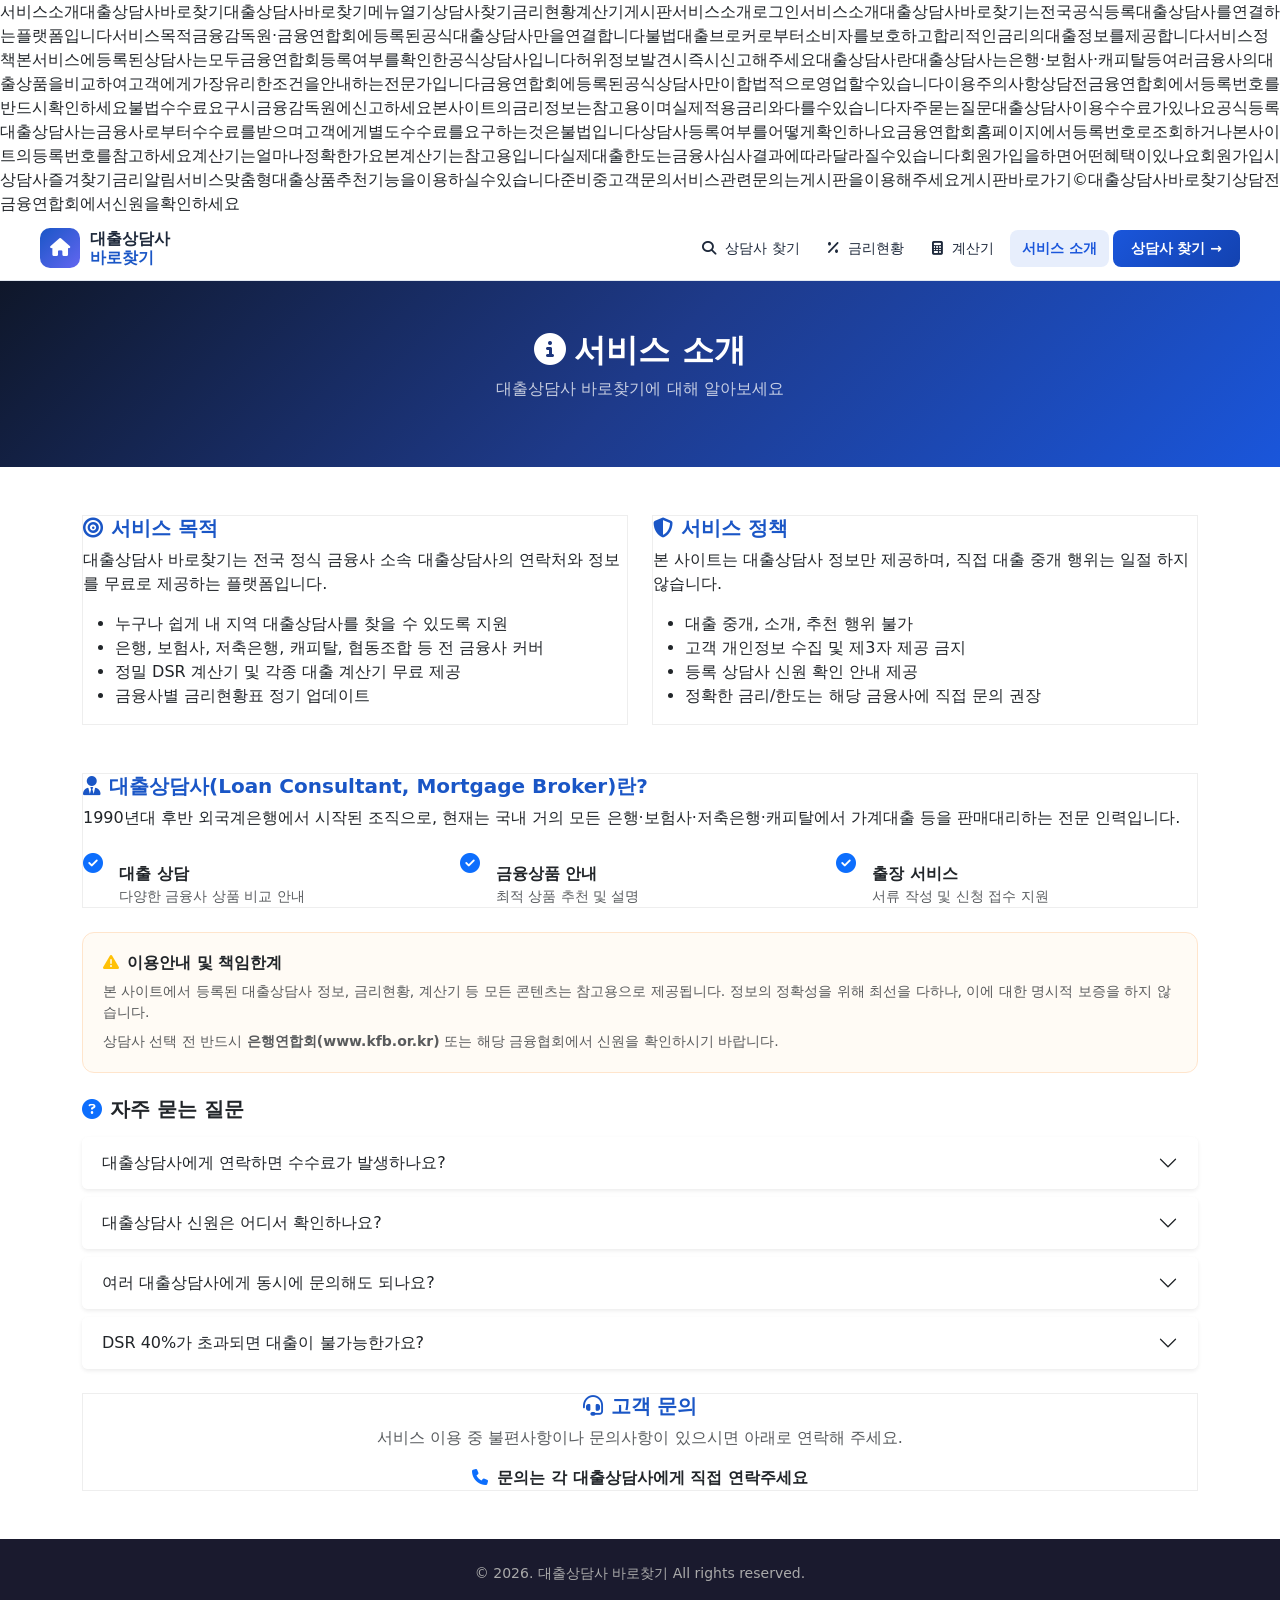
==== commit eb83962f: "Refactor about.html: unify nav (board/login added), use style.css, clean inline CSS" ====
--- a/about.html
+++ b/about.html
@@ -1,4 +1,4 @@
-<!DOCTYPE html><html lang="ko"><head><meta charset="UTF-8"/><meta name="viewport" content="width=device-width,initial-scale=1.0"/><title>서비스 소개 - 대출상담사 바로찾기</title><link rel="stylesheet" href="style.css"/><link href="https://cdn.jsdelivr.net/npm/bootstrap@5.3.0/dist/css/bootstrap.min.css" rel="stylesheet"/><link href="https://cdnjs.cloudflare.com/ajax/libs/font-awesome/6.4.0/css/all.min.css" rel="stylesheet"/></head><body>
+서비스소개대출상담사바로찾기대출상담사바로찾기메뉴열기상담사찾기금리현황계산기게시판서비스소개로그인서비스소개대출상담사바로찾기는전국공식등록대출상담사를연결하는플랫폼입니다서비스목적금융감독원·금융연합회에등록된공식대출상담사만을연결합니다불법대출브로커로부터소비자를보호하고합리적인금리의대출정보를제공합니다서비스정책본서비스에등록된상담사는모두금융연합회등록여부를확인한공식상담사입니다허위정보발견시즉시신고해주세요대출상담사란대출상담사는은행·보험사·캐피탈등여러금융사의대출상품을비교하여고객에게가장유리한조건을안내하는전문가입니다금융연합회에등록된공식상담사만이합법적으로영업할수있습니다이용주의사항상담전금융연합회에서등록번호를반드시확인하세요불법수수료요구시금융감독원에신고하세요본사이트의금리정보는참고용이며실제적용금리와다를수있습니다자주묻는질문대출상담사이용수수료가있나요공식등록대출상담사는금융사로부터수수료를받으며고객에게별도수수료를요구하는것은불법입니다상담사등록여부를어떻게확인하나요금융연합회홈페이지에서등록번호로조회하거나본사이트의등록번호를참고하세요계산기는얼마나정확한가요본계산기는참고용입니다실제대출한도는금융사심사결과에따라달라질수있습니다회원가입을하면어떤혜택이있나요회원가입시상담사즐겨찾기금리알림서비스맞춤형대출상품추천기능을이용하실수있습니다준비중고객문의서비스관련문의는게시판을이용해주세요게시판바로가기©대출상담사바로찾기상담전금융연합회에서신원을확인하세요<!DOCTYPE html><html lang="ko"><head><meta charset="UTF-8"/><meta name="viewport" content="width=device-width,initial-scale=1.0"/><title>서비스 소개 - 대출상담사 바로찾기</title><link rel="stylesheet" href="style.css"/><link href="https://cdn.jsdelivr.net/npm/bootstrap@5.3.0/dist/css/bootstrap.min.css" rel="stylesheet"/><link href="https://cdnjs.cloudflare.com/ajax/libs/font-awesome/6.4.0/css/all.min.css" rel="stylesheet"/></head><body>
 <nav class="topnav">
   <div class="inner">
     <a class="nav-logo" href="index.html">
--- a/style.css
+++ b/style.css
@@ -1,24 +1,62 @@
-:root{--primary:#1a6cf6;--primary-dark:#1255d4;--primary-light:#e8f0fe;--accent:#ff6b35;--dark:#1a1a2e;--gray:#6c757d}
-*{box-sizing:border-box}body{font-family:'Noto Sans KR',sans-serif;color:#333}
-.logo-icon{width:40px;height:40px;background:linear-gradient(135deg,var(--primary),var(--accent));border-radius:10px;display:flex;align-items:center;justify-content:center;color:white;font-size:1.2rem}
+/* =====================================================
+   대출상담사 바로찾기 - 공통 스타일시트 (style.css)
+   ===================================================== */
+
+/* ── 1. CSS 변수 & 기본 리셋 ── */
+:root {
+    --primary:#1a56c6;--primary-dark:#1255d4;--primary-light:#e8f0fe;
+    --accent:#ff6b35;--dark:#1a1a2e;--gray:#6c757d;
+    --bg:#f0f4ff;--text:#1e293b;--border:#e2e8f0;--card:#fff;
+    --ok:#16a34a;--warn:#d97706;--err:#dc2626;
+}
+*{box-sizing:border-box}
+body{font-family:'Noto Sans KR',sans-serif;color:#333}
+
+/* ── 2. 공통 네브바 (모든 페이지 공통) ── */
+.topnav{background:#fff;border-bottom:1px solid #e2e8f0;position:sticky;top:0;z-index:999;padding:0 1rem}
+.topnav .inner{max-width:1200px;margin:0 auto;display:flex;align-items:center;justify-content:space-between;height:64px}
+.nav-logo{display:flex;align-items:center;gap:10px;text-decoration:none}
+.nav-logo .logo-box{width:40px;height:40px;background:linear-gradient(135deg,var(--primary),#6366f1);border-radius:10px;display:flex;align-items:center;justify-content:center}
+.nav-logo .logo-box i{color:#fff;font-size:18px}
+.nav-logo .logo-txt{font-size:16px;font-weight:700;color:var(--text);line-height:1.2}
+.nav-logo .logo-txt span{color:var(--primary)}
+.nav-menu{display:flex;align-items:center;gap:4px;list-style:none;margin:0;padding:0}
+.nav-menu a{text-decoration:none;color:#1e293b;font-size:14px;font-weight:500;padding:8px 12px;border-radius:8px;transition:.2s;display:flex;align-items:center;gap:5px}
+.nav-menu a:hover{background:#f0f4ff;color:#1a56db}
+.nav-menu a.active{color:#1a56db;font-weight:700;background:rgba(26,86,219,.1);border-radius:8px}
+.nav-menu .btn-cta{background:linear-gradient(135deg,#1a56db,#1342b0);color:#fff;padding:8px 18px;border-radius:8px;font-weight:600;display:flex;align-items:center;gap:6px}
+.nav-menu .btn-cta:hover{transform:translateY(-1px);box-shadow:0 4px 12px rgba(26,86,219,.35);background:linear-gradient(135deg,#1a56db,#1342b0);color:#fff}
+.nav-menu .btn-cta.active{background:linear-gradient(135deg,#1342b0,#0f3399);box-shadow:0 0 3px rgba(26,86,219,.3)}
+/* 모바일 햄버거 */
+.nav-toggle{display:none;background:none;border:none;cursor:pointer;padding:8px}
+.nav-toggle span{display:block;width:22px;height:2px;background:var(--text);margin:5px 0;transition:.3s;border-radius:2px}
+@media(max-width:768px){
+    .nav-menu{display:none;flex-direction:column;position:absolute;top:64px;left:0;right:0;background:#fff;border-bottom:1px solid #e2e8f0;padding:12px;gap:4px;z-index:998}
+    .nav-menu.open{display:flex}
+    .nav-toggle{display:block}
+}
+
+/* ── 3. 공통 버튼 ── */
+.logo-icon{width:40px;height:40px;background:linear-gradient(135deg,var(--primary),var(--accent));border-radius:10px;display:flex;align-items:center;justify-content:center}
 .logo-text{font-size:.85rem;line-height:1.3;color:var(--dark)}.logo-text strong{color:var(--primary);font-size:1rem}
 .navbar{padding:12px 0}.nav-link{color:#444!important;font-weight:500;transition:color .2s}.nav-link:hover{color:var(--primary)!important}
-.btn-primary-custom{background:linear-gradient(135deg,var(--primary),var(--primary-dark));color:white;border:none;border-radius:8px;padding:10px 22px;font-weight:600;transition:all .3s;text-decoration:none;display:inline-block}
+.btn-primary-custom{background:linear-gradient(135deg,var(--primary),var(--primary-dark));color:white;border:none;border-radius:8px;padding:10px 22px;font-weight:600}
 .btn-primary-custom:hover{transform:translateY(-2px);box-shadow:0 6px 20px rgba(26,108,246,.35);color:white}
-.btn-outline-custom{border:2px solid var(--primary);color:var(--primary);border-radius:8px;padding:10px 22px;font-weight:600;transition:all .3s;text-decoration:none;display:inline-block}
+.btn-outline-custom{border:2px solid var(--primary);color:var(--primary);border-radius:8px;padding:10px 22px;font-weight:600;transition:all .3s;text-decoration:none}
 .btn-outline-custom:hover{background:var(--primary);color:white}
-.btn-outline-primary-custom{border:1.5px solid var(--primary);color:var(--primary);border-radius:6px;padding:6px 14px;font-weight:500;text-decoration:none;display:inline-block;transition:all .2s}
+.btn-outline-primary-custom{border:1.5px solid var(--primary);color:var(--primary);border-radius:6px;padding:6px 14px;font-weight:500;text-decoration:none;display:inline-flex;align-items:center}
 .btn-outline-primary-custom:hover{background:var(--primary);color:white}
+
+/* ── 4. index.html ── */
 .hero-section{background:linear-gradient(135deg,#f0f5ff 0%,#fff 60%);padding:80px 0 60px}
 .hero-badge{display:inline-block;background:var(--primary-light);color:var(--primary);padding:6px 14px;border-radius:20px;font-size:.85rem;font-weight:600}
 .hero-title{font-size:2.8rem;font-weight:800;line-height:1.25;color:var(--dark);margin:16px 0}.hero-title .highlight{color:var(--primary)}
 .hero-desc{color:var(--gray);font-size:1.05rem;line-height:1.7}
-.hero-card-wrap{padding:20px}.hero-stat-card{background:white;border-radius:16px;padding:24px;box-shadow:0 8px 30px rgba(0,0,0,.1);display:flex;gap:24px;justify-content:space-around}
+.hero-card-wrap{padding:20px}.hero-stat-card{background:white;border-radius:16px;padding:24px;box-shadow:0 8px 30px rgba(0,0,0,.1);display:flex;gap:24px;justify-content:center;flex-wrap:wrap}
 .stat-item{text-align:center}.stat-num{font-size:1.8rem;font-weight:800;color:var(--primary)}.stat-num span{font-size:1rem}.stat-label{font-size:.8rem;color:var(--gray)}
-.hero-rate-card{background:white;border-radius:16px;padding:20px;box-shadow:0 8px 30px rgba(0,0,0,.1)}
 .rate-header{font-weight:700;color:var(--dark);margin-bottom:12px;font-size:.95rem}
 .rate-row{display:flex;justify-content:space-between;padding:8px 0;border-bottom:1px solid #f0f0f0;font-size:.9rem}
-.rate-val{color:var(--accent);font-weight:700}.rate-more{display:block;text-align:right;color:var(--primary);font-size:.85rem;margin-top:10px;text-decoration:none;font-weight:600}
+.rate-val{color:var(--accent);font-weight:700}.rate-more{display:block;text-align:right;color:var(--primary);font-size:.85rem;margin-top:10px;text-decoration:none}
 .fin-type-section{background:white;border-bottom:1px solid #eee}
 .fin-type-item{display:flex;flex-direction:column;align-items:center;gap:8px;padding:16px;color:var(--gray);font-size:.9rem;font-weight:600}
 .fin-type-item i{font-size:1.6rem;color:var(--primary)}.fin-type-item:hover{color:var(--primary);cursor:pointer}
@@ -27,20 +65,22 @@
 .how-card:hover{box-shadow:0 10px 30px rgba(26,108,246,.15);transform:translateY(-4px);border-color:var(--primary)}
 .how-num{position:absolute;top:-14px;left:20px;background:var(--primary);color:white;font-size:.75rem;font-weight:800;padding:4px 10px;border-radius:20px}
 .how-icon{font-size:2rem;color:var(--primary);margin:10px 0}.how-card h5{font-weight:700;color:var(--dark)}.how-card p{color:var(--gray);font-size:.9rem}
-.feature-section{}.feature-badge{display:inline-block;background:var(--accent);color:white;padding:4px 12px;border-radius:20px;font-size:.78rem;font-weight:700;margin-bottom:10px}
+.feature-section{}.feature-badge{display:inline-block;background:var(--accent);color:white;padding:4px 12px;border-radius:20px;font-size:.78rem;font-weight:700}
 .feature-title{font-size:1.6rem;font-weight:800;color:var(--dark);margin-bottom:12px}
 .feature-list{list-style:none;padding:0}.feature-list li{padding:6px 0;color:var(--gray)}.feature-list li i{color:var(--primary);margin-right:8px}
 .feature-img-box{background:var(--primary-light);border-radius:20px;padding:50px}.text-primary-custom{color:var(--primary)!important}
 .stats-section{background:linear-gradient(135deg,var(--primary),var(--primary-dark))}.stats-item{color:white}
 .stats-icon{font-size:2rem;margin-bottom:10px;opacity:.85}.stats-num{font-size:2rem;font-weight:900}.stats-label{font-size:.9rem;opacity:.85}
 .cta-section{background:#f8f9fb}
-.service-card{background:white;border:1px solid #eee;border-radius:16px;padding:28px;height:100%}.service-icon{font-size:2rem;color:var(--primary);margin-bottom:12px}.service-card h5{font-weight:700}
+.service-card{background:white;border:1px solid #eee;border-radius:16px;padding:28px;height:100%}.service-icon{font-size:2rem;color:var(--primary);margin-bottom:12px}
 .footer{background:var(--dark);color:#aaa}.footer h6{color:white;font-weight:700;margin-bottom:12px}.footer-logo{color:white;font-size:1.1rem}
 .footer-links{list-style:none;padding:0}.footer-links li a{color:#aaa;text-decoration:none;font-size:.88rem;line-height:2}.footer-links li a:hover{color:white}
+
+/* ── 5. find.html ── */
 .find-hero{background:linear-gradient(135deg,#0f172a 0%,#1e3a8a 50%,#1a56db 100%);padding:50px 0;color:white}
 .search-box{background:white;border-radius:16px;padding:28px;box-shadow:0 10px 30px rgba(0,0,0,.15)}
 .region-grid{display:grid;grid-template-columns:repeat(4,1fr);gap:10px;margin-top:16px}
-.region-btn{padding:10px;text-align:center;border:1.5px solid #eee;border-radius:8px;cursor:pointer;font-size:.88rem;font-weight:600;background:white;transition:all .2s;color:#444}
+.region-btn{padding:10px;text-align:center;border:1.5px solid #eee;border-radius:8px;cursor:pointer;font-size:.88rem;font-weight:600;background:white;transition:all .2s}
 .region-btn:hover,.region-btn.active{background:var(--primary);color:white;border-color:var(--primary)}
 .fin-type-btns{display:flex;flex-wrap:wrap;gap:8px;margin-top:10px}
 .fin-btn{padding:8px 16px;border:1.5px solid #eee;border-radius:20px;cursor:pointer;font-size:.88rem;background:white;color:#444;transition:all .2s}
@@ -54,12 +94,16 @@
 .btn-call:hover{background:#e05a2b;color:white}
 .business-card{background:linear-gradient(135deg,#1a1a2e,#16213e);color:white;border-radius:16px;padding:24px;position:relative;overflow:hidden}
 .business-card::before{content:'';position:absolute;top:-30px;right:-30px;width:120px;height:120px;background:rgba(26,108,246,.3);border-radius:50%}
+
+/* ── 6. rates.html ── */
 .rates-hero{background:linear-gradient(135deg,#0f172a 0%,#1e3a8a 50%,#1a56db 100%);padding:50px 0;color:white}
 .rate-tabs{border-bottom:2px solid #eee}.rate-tab{padding:10px 20px;cursor:pointer;color:var(--gray);font-weight:600;border-bottom:2px solid transparent;margin-bottom:-2px}
 .rate-tab.active{color:var(--primary);border-bottom-color:var(--primary)}
 .rate-table{width:100%;border-collapse:collapse}.rate-table th{background:var(--primary);color:white;padding:12px;text-align:center;font-size:.9rem}
 .rate-table td{padding:12px 14px;border-bottom:1px solid #f0f0f0;font-size:.9rem}.rate-table tr:hover td{background:var(--primary-light)}
 .rate-badge-up{color:#e74c3c;font-weight:700}.rate-badge-down{color:#2ecc71;font-weight:700}
+
+/* ── 7. calc.html (인라인 CSS 통합) ── */
 .calc-hero{background:linear-gradient(135deg,#0f172a 0%,#1e3a8a 50%,#1a56db 100%);padding:50px 0;color:white}
 .calc-tabs{display:flex;flex-wrap:wrap;gap:8px;margin-bottom:24px}
 .calc-tab-btn{padding:10px 18px;border:1.5px solid var(--primary);border-radius:8px;cursor:pointer;font-weight:600;background:white;color:var(--primary);transition:all .2s}
@@ -70,26 +114,93 @@
 .form-label{font-weight:600;color:#444;font-size:.9rem}
 .input-group-text{background:var(--primary-light);color:var(--primary);border-color:#dee2e6;font-weight:600}
 .form-control:focus{border-color:var(--primary);box-shadow:0 0 0 .2rem rgba(26,108,246,.2)}
-.dsr-loan-row{background:#f8f9fb;border-radius:12px;padding:16px;margin-bottom:12px;border:1px solid #eee}
-.dsr-result-bar{height:24px;border-radius:12px;background:#eee;overflow:hidden;margin:12px 0}
-.dsr-result-fill{height:100%;border-radius:12px;transition:width .8s ease;background:linear-gradient(90deg,#2ecc71,#f39c12,#e74c3c)}
+/* DSR 전용 */
+.ph{background:linear-gradient(135deg,#0f172a,#1a56db);padding:50px 1rem;text-align:center;color:#fff}
+.ph h1{font-size:24px;font-weight:800;margin-bottom:6px}.ph p{color:rgba(255,255,255,.75);font-size:13px;margin:0}
+.cn{background:#fff;border-bottom:2px solid var(--border);padding:0 1rem;position:sticky;top:60px;z-index:97;overflow-x:auto;white-space:nowrap}
+.cn .inner{max-width:1140px;margin:0 auto;display:flex;gap:2px;padding:6px 0}
+.cnb{background:transparent;border:none;padding:7px 14px;border-radius:7px;font-size:12px;font-weight:700;color:#64748b;cursor:pointer;transition:.2s;display:inline-flex;align-items:center;gap:5px;white-space:nowrap}
+.cnb:hover,.cnb.active{background:var(--bg);color:var(--primary)}.cnb.active{border-bottom:2px solid var(--primary);border-radius:7px 7px 0 0}
+.cs{display:none;padding:28px 1rem;max-width:1140px;margin:0 auto}.cs.active{display:block}
+.cc{background:#fff;border:1px solid var(--border);border-radius:10px;padding:24px;margin-bottom:20px}
+.cc h4{font-size:16px;font-weight:800;margin-bottom:16px;display:flex;align-items:center;gap:7px;color:var(--text)}
+.ib{background:#eff6ff;border:1px solid #bfdbfe;border-radius:10px;padding:12px 16px;font-size:13px;color:#1e40af;margin-bottom:16px;line-height:1.8}.ib strong{font-size:13px;font-weight:700}
+.fc,.fs{border:1px solid var(--border);border-radius:8px;padding:9px 12px;font-size:13px;width:100%;transition:.2s;background:#fff}
+.fc:focus,.fs:focus{border-color:var(--primary);box-shadow:0 0 0 3px rgba(26,86,219,.1);outline:none}
+.hint{font-size:11px;color:#94a3b8;margin-top:3px}
+.bc2{background:var(--primary);color:#fff;border:none;padding:12px 24px;border-radius:10px;font-weight:700;font-size:14px;cursor:pointer;width:100%;transition:.2s}
+.bc2:hover{background:var(--primary-dark)}
+.btn-add{border:2px dashed #cbd5e1;background:transparent;color:#64748b;padding:10px;border-radius:9px;width:100%;cursor:pointer;font-size:13px;font-weight:700}
+.btn-add:hover{border-color:var(--primary);color:var(--primary);background:var(--bg)}
+.btn-del{background:#fee2e2;color:#dc2626;border:none;border-radius:6px;padding:4px 10px;font-size:12px;cursor:pointer}
+.le{background:#f8fafc;border:1px solid var(--border);border-radius:11px;padding:18px;margin-bottom:14px}
+.le-hdr{display:flex;justify-content:space-between;align-items:center;margin-bottom:14px}
+.le-num{font-weight:800;color:var(--primary);font-size:14px}
+.rb{background:linear-gradient(135deg,#f0f4ff,#e0e7ff);border:1px solid #c7d2fe;border-radius:14px;padding:24px;margin-top:20px}
+.dsr-hero{text-align:center;padding:20px 0 14px}
+.dsr-label{font-size:14px;color:#64748b;margin-bottom:4px}
+.dsr-value{font-size:60px;font-weight:900;line-height:1;margin-bottom:8px}
+.dsr-value.ok{color:var(--ok)}.dsr-value.warn{color:var(--warn)}.dsr-value.over{color:var(--err)}
+.dsr-sub{font-size:13px;color:#475569}
+.dsr-badge{display:inline-block;padding:5px 18px;border-radius:99px;font-size:14px;font-weight:800;margin-top:8px}
+.dsr-badge.ok{background:#dcfce7;color:#166534}.dsr-badge.warn{background:#fef9c3;color:#854d0e}.dsr-badge.over{background:#fee2e2;color:#991b1b}
+.gauge-wrap{margin:16px 0 8px}
+.gauge-bg{background:#e2e8f0;border-radius:99px;height:14px;overflow:hidden;position:relative}
+.gauge-fill{height:100%;border-radius:99px;transition:.6s}
+.gauge-limit{position:absolute;top:0;height:100%;width:2px;background:#0f172a;opacity:.5}
+.gauge-pcts{display:flex;justify-content:space-between;font-size:11px;color:#94a3b8;margin-top:4px}
+.dt{width:100%;border-collapse:collapse;font-size:13px;margin-top:12px}
+.dt th{background:#f1f5f9;padding:8px 12px;text-align:left;font-weight:700;font-size:12px;color:#475569;border-bottom:2px solid var(--border)}
+.dt td{padding:9px 12px;border-bottom:1px solid #f1f5f9;vertical-align:top}
+.dt tr.lh td{background:#eff6ff;font-weight:700;color:var(--primary)}.dt tr.tr td{background:#fef3c7;font-weight:800}.dt tr.dr td{background:var(--primary);color:#fff}
+.dt .num{text-align:right}
+.trg{display:grid;grid-template-columns:repeat(auto-fit,minmax(140px,1fr));gap:10px;margin-top:12px}
+.tri{background:#f8fafc;border:1px solid var(--border);border-radius:9px;padding:12px;text-align:center}
+.tri .tl{font-size:11px;color:#64748b;margin-bottom:3px}.tri .tv{font-size:17px;font-weight:800;color:var(--text)}
+.ltv-result{background:linear-gradient(135deg,#f0fdf4,#dcfce7);border:1px solid #86efac;border-radius:12px;padding:20px;margin-top:16px}
+.ltv-max-val{font-size:36px;font-weight:900;color:var(--ok);text-align:center;margin-bottom:4px}
+.ltv-grid{display:grid;grid-template-columns:repeat(3,1fr);gap:10px;margin-top:12px}
+.ltv-item{background:#fff;border:1px solid var(--border);border-radius:8px;padding:12px;text-align:center}
+.ltv-item .ll{font-size:11px;color:#64748b}.ltv-item .lv{font-size:15px;font-weight:700}
+.guide-wrap{margin-top:24px;border-top:2px solid var(--border);padding-top:16px}
+.guide-toggle{background:var(--bg);border:1px solid var(--border);color:var(--primary);padding:10px 18px;border-radius:9px;font-weight:700;font-size:13px;cursor:pointer}
+.guide-toggle:hover{background:#e0e7ff}
+.guide-body{display:none;margin-top:12px;border:1px solid var(--border);border-radius:10px;overflow:hidden}
+.guide-body.open{display:block}
+.guide-body table{width:100%;border-collapse:collapse;font-size:12px}
+.guide-body th{background:#f1f5f9;padding:8px 10px;text-align:center;font-weight:700;border-bottom:1px solid var(--border);border-right:1px solid var(--border)}
+.guide-body td{padding:7px 10px;border-bottom:1px solid #f1f5f9;border-right:1px solid var(--border);text-align:center}
+.guide-body tr:last-child td{border-bottom:none}.guide-body td:last-child,.guide-body th:last-child{border-right:none}
+.guide-note{background:#fffbeb;border:1px solid #fde68a;border-radius:8px;padding:10px 14px;font-size:12px;color:#92400e;margin-top:10px;line-height:1.7}
+.srt{width:100%;border-collapse:collapse;font-size:12px;margin:8px 0}
+.srt th{background:#1e3a8a;color:#fff;padding:6px 8px;text-align:center;font-size:11px}
+.srt td{padding:6px 8px;text-align:center;border:1px solid #e2e8f0}
+.srt tr:nth-child(even) td{background:#f8fafc}.srt .cur{background:#fef9c3;font-weight:700;color:#92400e}
+
+/* ── 8. about.html ── */
 .about-hero{background:linear-gradient(135deg,#0f172a 0%,#1e3a8a 50%,#1a56db 100%);padding:50px 0;color:white}
-.about-card{background:white;border-radius:16px;padding:28px;border:1px solid #eee}.about-card h5{color:var(--primary);font-weight:700}
+.about-card{background:white;border:1px solid #eee}.about-card h5{color:var(--primary);font-weight:700}
 .policy-box{background:#fffbf5;border:1px solid #ffe5cc;border-radius:12px;padding:20px}
 
-/* TOPNAV for sub-pages */
-.topnav{background:#fff;border-bottom:1px solid #e2e8f0;position:sticky;top:0;z-index:999;padding:0 1rem}
-.topnav .inner{max-width:1200px;margin:0 auto;display:flex;align-items:center;justify-content:space-between;height:64px}
-.nav-logo{display:flex;align-items:center;gap:10px;text-decoration:none}
-.nav-logo .logo-box{width:40px;height:40px;background:linear-gradient(135deg,#1a56db,#6366f1);border-radius:10px;display:flex;align-items:center;justify-content:center;color:#fff;font-size:18px}
-.nav-logo .logo-txt{font-size:16px;font-weight:700;color:#1e293b;line-height:1.2}
-.nav-logo .logo-txt span{color:#1a56db}
-.nav-menu{display:flex;align-items:center;gap:4px;list-style:none;margin:0;padding:0}
-.nav-menu a{text-decoration:none;color:#1e293b;font-size:14px;font-weight:500;padding:8px 12px;border-radius:8px;transition:.2s;display:flex;align-items:center;gap:6px}
-.nav-menu a:hover{background:#f0f4ff;color:#1a56db}
-.nav-menu a.active{color:#1a56db;font-weight:700;background:rgba(26,86,219,0.1);border-radius:8px}
-.nav-menu .btn-cta{background:linear-gradient(135deg,#1a56db,#1342b0);color:#fff;padding:10px 20px;border-radius:8px;font-weight:700;display:flex;align-items:center}
-.nav-menu .btn-cta:hover{transform:translateY(-1px);box-shadow:0 4px 12px rgba(26,86,219,.35);background:linear-gradient(135deg,#1a56db,#1342b0);color:#fff}
-.nav-menu .btn-cta.active{background:linear-gradient(135deg,#1342b0,#0f3399);box-shadow:0 0 0 3px rgba(26,86,219,0.3)}
-@media(max-width:768px){.hero-title{font-size:2rem}.region-grid{grid-template-columns:repeat(3,1fr)}.how-card{margin-bottom:16px}}
-@media(max-width:480px){.hero-title{font-size:1.7rem}.region-grid{grid-template-columns:repeat(2,1fr)}}
+/* ── 9. 공통 푸터 ── */
+.site-footer{background:#0f172a;color:#94a3b8;padding:48px 1rem 24px}
+.footer-inner{max-width:1200px;margin:0 auto}
+.footer-grid{display:grid;grid-template-columns:2fr 1fr 1fr 1fr;gap:32px;margin-bottom:40px}
+.footer-brand .logo-txt{color:#fff;font-size:18px;font-weight:800;margin-bottom:10px;display:flex;align-items:center;gap:8px}
+.footer-brand p{font-size:13px;line-height:1.7}
+.footer-col h6{color:#e2e8f0;font-size:13px;font-weight:700;margin-bottom:14px;text-transform:uppercase;letter-spacing:.5px}
+.footer-col ul{list-style:none}
+.footer-col ul li{margin-bottom:8px}
+.footer-col ul li a{color:#94a3b8;text-decoration:none;font-size:13px;transition:.2s}
+.footer-col ul li a:hover{color:#e2e8f0}
+.footer-bottom{border-top:1px solid #1e293b;padding-top:20px;display:flex;justify-content:space-between;flex-wrap:wrap;gap:8px}
+
+/* ── 10. 반응형 ── */
+@media(max-width:768px){
+    .hero-title{font-size:2rem}.region-grid{grid-template-columns:repeat(3,1fr)}.how-card{margin-bottom:16px}
+    .footer-grid{grid-template-columns:1fr}
+}
+@media(max-width:480px){
+    .hero-title{font-size:1.7rem}.region-grid{grid-template-columns:repeat(2,1fr)}
+    .dsr-value{font-size:40px}.ltv-grid{grid-template-columns:1fr 1fr}
+}
